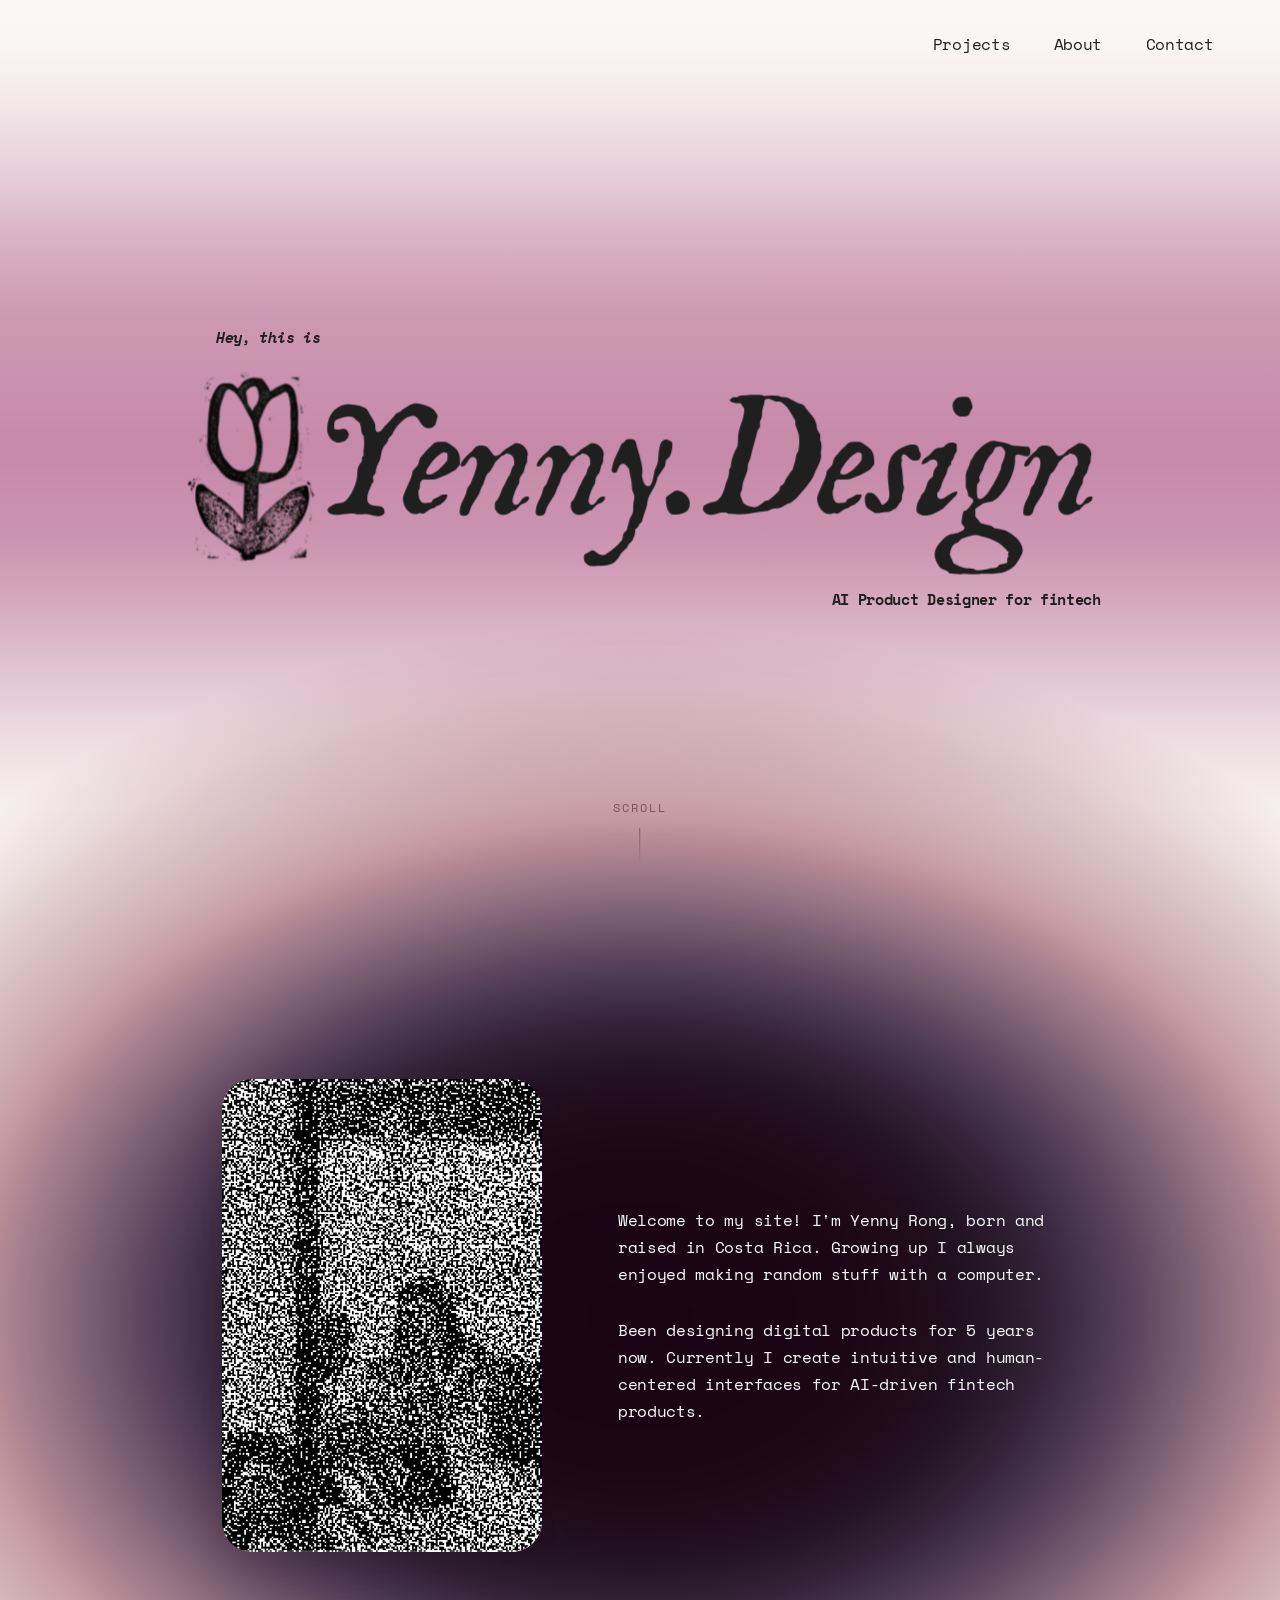
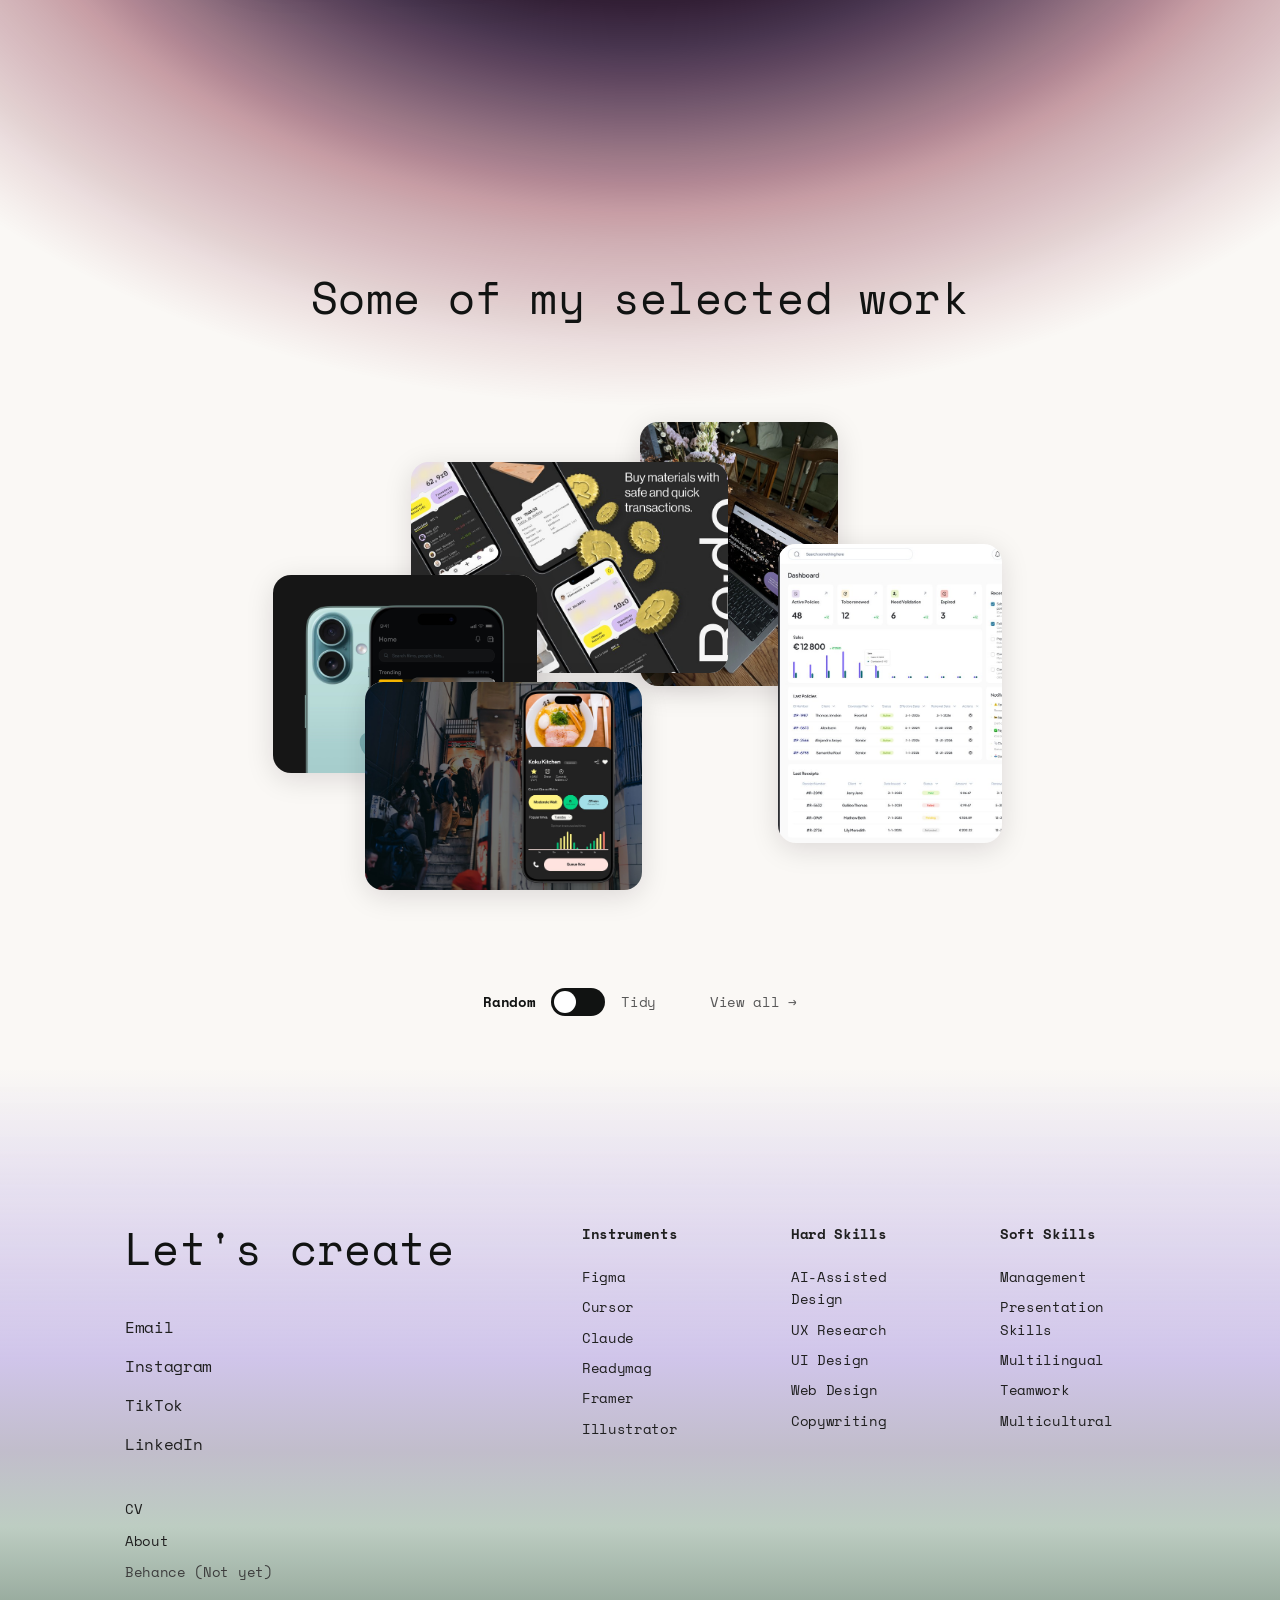
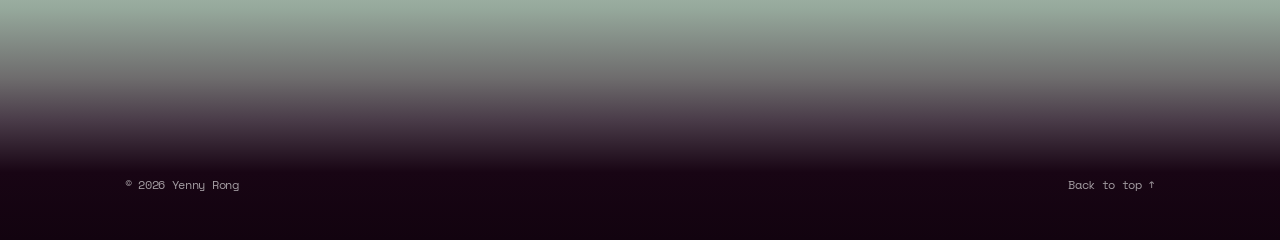
==== index.html @ 4bdf544e "Portfolio site: first commit Static site — landing, about, contact, projects and five case studies. " ====
<!DOCTYPE html>
<html lang="en">
<head>
<meta charset="UTF-8" />
<meta name="viewport" content="width=device-width, initial-scale=1, viewport-fit=cover" />
<title>Yenny.Design — AI Product Designer for Fintech</title>
<meta name="description" content="Yenny Rong — AI Product Designer for fintech. Intuitive, human-centered interfaces for AI-driven financial products." />
<meta name="theme-color" content="#faf8f5" />

<link rel="preconnect" href="https://fonts.googleapis.com" />
<link rel="preconnect" href="https://fonts.gstatic.com" crossorigin />
<link rel="icon" href="img/icon/icon-32.png" sizes="32x32" />
<link rel="apple-touch-icon" href="img/icon/apple-touch-icon.png" />
<link rel="stylesheet" href="css/style.css" />
<script>document.documentElement.classList.add('js');</script>

<style>
/* ═══════════════════════════════════════════════════════════════
   LANDING PAGE
   Sections: hero → intro → selected work → footer
   Gradients are pure CSS, sampled stop-for-stop from the Figma
   source images, and every outer stop fades to a *tinted* zero-
   alpha colour (never `transparent`) so there is no grey halo.
═══════════════════════════════════════════════════════════════ */

/* ── 1. HERO ─────────────────────────────────────────────────── */

.hero {
  position: relative;
  isolation: isolate;
  min-height: 100svh;
  display: grid;
  place-items: center;
  padding: calc(var(--header-h) + var(--space-8)) var(--gutter) var(--space-10);
  overflow: clip;
}

/* Pink band — vertical gradient, peak aligned with the wordmark */
.hero::before {
  content: '';
  position: absolute;
  inset: 0 -10%;
  z-index: -1;
  pointer-events: none;
  /* The page colour is painted *into* this layer rather than showing
     through it. `.hero` is an isolated stacking context, so a blend-mode
     child can only mix with what is painted inside it — against a
     semi-transparent gradient there is almost nothing to mix with, and the
     cursor glow came out invisible. Opaque here, identical on screen. */
  background-color: var(--color-bg);
  background-image: linear-gradient(180deg,
    rgba(var(--pink), 0)     0%,
    rgba(var(--pink), 0.02)  5%,
    rgba(var(--pink), 0.11)  10%,
    rgba(var(--pink), 0.25)  15%,
    rgba(var(--pink), 0.39)  20%,
    rgba(var(--pink), 0.58)  25%,
    rgba(var(--pink), 0.72)  30%,
    rgba(var(--pink), 0.86)  35%,
    rgba(var(--pink), 0.90)  40%,
    rgba(var(--pink), 0.95)  45%,
    rgba(var(--pink), 1)     50%,
    rgba(var(--pink), 0.95)  55%,
    rgba(var(--pink), 0.90)  60%,
    rgba(var(--pink), 0.77)  65%,
    rgba(var(--pink), 0.61)  70%,
    rgba(var(--pink), 0.46)  75%,
    rgba(var(--pink), 0.30)  80%,
    rgba(var(--pink), 0.18)  85%,
    rgba(var(--pink), 0.07)  90%,
    rgba(var(--pink), 0.02)  95%,
    rgba(var(--pink), 0)     100%
  );
}

/* The wordmark block: everything in the hero is positioned off it,
   so the three elements can never collide at any viewport size. */
.hero-mark {
  position: relative;
  width: min(72vw, 1000px);
  aspect-ratio: 1067 / 261;
  margin-block: clamp(28px, 5vh, 64px);
}

.hero-mark img { width: 100%; height: 100%; }

.hero-eyebrow,
.hero-tagline {
  position: absolute;
  font-size: clamp(12px, 1.15vw, 18px);
  line-height: 1.3;
  color: var(--color-ink);
  white-space: nowrap;
}

.hero-eyebrow {
  left: 4%;
  bottom: calc(100% + 0.5em);
  font-style: italic;
}

.hero-tagline {
  right: 0;
  top: calc(100% + 0.7em);
  font-weight: 700;
  text-align: right;
}

/* Scroll cue */
.hero-cue {
  position: absolute;
  left: 50%;
  bottom: clamp(20px, 4vh, 42px);
  translate: -50% 0;
  display: grid;
  justify-items: center;
  gap: 10px;
  font-size: var(--text-xs);
  letter-spacing: 0.16em;
  text-transform: uppercase;
  color: rgba(31, 31, 31, 0.55);
}
.hero-cue::after {
  content: '';
  width: 1px;
  height: clamp(24px, 4vh, 40px);
  background: linear-gradient(180deg, rgba(31,31,31,0.5), rgba(31,31,31,0));
  animation: cue 2.4s var(--ease-out) infinite;
  transform-origin: top;
}
@keyframes cue {
  0%, 100% { transform: scaleY(0.4); opacity: 0.3; }
  45%      { transform: scaleY(1);   opacity: 1; }
}

/* ── The wordmark that flies from hero into the header ───────── */

#flying-logo {
  position: fixed;
  top: 0;
  left: 0;
  z-index: 250;
  display: block;
  will-change: transform, width;
}
#flying-logo img { width: 100%; height: auto; }

/* With JS on, the in-flow copies only reserve space */
.js .hero-mark img,
.js .nav-logo img { visibility: hidden; }
/* Without JS, no flying logo is inserted and both copies show */
html:not(.js) #flying-logo { display: none; }

/* ── 2. INTRO ────────────────────────────────────────────────── */

.intro {
  position: relative;
  isolation: isolate;
  padding-block: var(--space-12);
  /* Deliberately NOT clipped: the glow has to bleed past the section so
     its zero-alpha rim lands in open cream instead of on a hard edge. */
}

/* Purple glow — elliptical, colour path sampled from Figma, with a
   widened dark core so the bio always clears contrast on it. */
.intro::before {
  content: '';
  position: absolute;
  left: 50%;
  top: 50%;
  translate: -50% -50%;
  width:  max(min(1900px, 152vw), 108%);
  height: max(min(1380px, 110vw), 116%);
  z-index: -1;
  pointer-events: none;
  background: radial-gradient(ellipse 50% 50% at 50% 50%,
    rgba(23, 0, 16, 0.985)  0%,
    rgba(23, 0, 16, 0.975)  22%,
    rgba(22, 0, 16, 0.955)  30%,
    rgba(18, 0, 20, 0.925)  36%,
    rgba(21, 0, 26, 0.870)  42%,
    rgba(24, 0, 34, 0.790)  48%,
    rgba(34, 0, 36, 0.710)  53%,
    rgba(46, 0, 35, 0.620)  58%,
    rgba(63, 0, 32, 0.530)  63%,
    rgba(92, 0, 31, 0.450)  68%,
    rgba(110, 0, 25, 0.365) 72%,
    rgba(108, 0, 24, 0.300) 76%,
    rgba(108, 0, 27, 0.250) 80%,
    rgba(105, 0, 24, 0.200) 84%,
    rgba(105, 0, 21, 0.150) 88%,
    rgba(112, 0, 26, 0.100) 91%,
    rgba(118, 0, 22, 0.068) 94%,
    rgba(120, 0, 28, 0.030) 97%,
    rgba(120, 0, 30, 0)     100%
  );
}

.intro-inner {
  width: 100%;
  max-width: calc(980px + var(--gutter) * 2);
  margin-inline: auto;
  padding-inline: var(--gutter);
  display: grid;
  grid-template-columns: minmax(0, 320px) minmax(0, 440px);
  gap: var(--space-9);
  align-items: center;
  justify-content: center;
}

.intro-photo {
  position: relative;
  aspect-ratio: 374 / 553;
  border-radius: var(--radius-xl);
  overflow: hidden;
  background: #1a0a18;
  box-shadow: var(--shadow-lift);
}

.intro-photo img {
  position: absolute;
  inset: 0;
  width: 100%;
  height: 100%;
  object-fit: cover;
}

/* Dithered plate sits on top and dissolves on hover to reveal the photo
   underneath. `image-rendering: pixelated` keeps the dither crisp when the
   561px source is scaled up — smoothing it would defeat the whole effect. */
.intro-photo .plate {
  z-index: 2;
  image-rendering: pixelated;
  transition: opacity 1100ms var(--ease-out);
}
.intro-photo .real {
  z-index: 1;
  transform: scale(1.02);
  transition: transform 1400ms var(--ease-out);
}
.intro-photo:hover .plate,
.intro-photo:focus-within .plate { opacity: 0; }
.intro-photo:hover .real { transform: scale(1); }

@media (prefers-reduced-motion: reduce) {
  .intro-photo .plate { transition-duration: 1ms; }
  .intro-photo .real  { transition: none; transform: none; }
}

.intro-text {
  display: flex;
  flex-direction: column;
  gap: var(--space-6);
  color: #fff;
  text-shadow: 0 1px 22px rgba(10, 0, 8, 0.55);
}
.intro-text p { font-size: var(--text-base); line-height: var(--leading-body); }

/* ── 3. SELECTED WORK ────────────────────────────────────────── */

.works { padding-block: var(--space-11) var(--space-8); }

.works-title {
  font-family: var(--font-script);
  /* Matches the footer's "Let's create" heading exactly — including the
     weight, which an <h2> would otherwise default to bold. */
  font-size: clamp(30px, 3.4vw, 54px);
  font-weight: 400;
  line-height: 1.2;
  letter-spacing: 0.01em;
  text-align: center;
  color: var(--color-ink-strong);
  padding-inline: var(--gutter);
}
.works-title .sparkle {
  display: inline-block;
  font-family: var(--font-mono);
  font-size: 0.42em;
  vertical-align: 0.5em;
  letter-spacing: 0.05em;
  white-space: nowrap;
}

.works-stage {
  position: relative;
  width: min(100% - var(--gutter) * 2, var(--container));
  margin: var(--space-9) auto 0;
}

/* ·· Random: an overlapping pile on a fixed-ratio stage, so every
      position scales proportionally at any width ·· */
.works-stage.is-random {
  aspect-ratio: 2.25;
  min-height: 320px;
}
.works-stage.is-random .work-card {
  position: absolute;
  margin: 0;
  cursor: grab;
  touch-action: none;
  user-select: none;
  -webkit-user-select: none;
  /* These are anchors wrapping images — both are natively draggable, and
     the browser's own drag-and-drop steals the gesture a few pixels in. */
  -webkit-user-drag: none;
}
.works-stage.is-random .work-card img { -webkit-user-drag: none; }
.works-stage.is-random .work-card:active { cursor: grabbing; }
/* Captions can't sit below the cards in a pile — whatever is stacked on
   top would bury them — so they become a scrim overlay revealed on hover,
   which also keeps card height exactly equal to image height. */
.works-stage.is-random .work-card-info {
  position: absolute;
  inset: auto 0 0 0;
  margin: 0;
  padding: 28px 16px 13px;
  border-radius: 0 0 var(--radius-md) var(--radius-md);
  background: linear-gradient(180deg,
    rgba(16, 3, 14, 0)    0%,
    rgba(16, 3, 14, 0.72) 45%,
    rgba(16, 3, 14, 0.92) 100%);
  opacity: 0;
  transform: translateY(8px);
  transition: opacity var(--dur-base) var(--ease-out),
              transform var(--dur-base) var(--ease-out);
  pointer-events: none;
}
.works-stage.is-random .work-card:hover  .work-card-info,
.works-stage.is-random .work-card:focus-visible .work-card-info {
  opacity: 1;
  transform: none;
}
.works-stage.is-random .work-card-label { color: rgba(255, 255, 255, 0.7); }
.works-stage.is-random .work-card-title { color: #fff; }

/* Hovering or grabbing lifts a card out of the pile */
.works-stage.is-random .work-card:hover,
.works-stage.is-random .work-card:focus-visible { z-index: 30; }

/* Widths are the previous set +15%; the stage was made proportionally
   taller (2.4 → 2.25) so nothing runs off the bottom. */
.works-stage.is-random .c1 { left: 18%; top: 34%; width: 23%;    z-index: 4; }
.works-stage.is-random .c2 { left: 30%; top: 12%; width: 27.6%;  z-index: 3; }
.works-stage.is-random .c3 { left: 50%; top: 4%;  width: 17.25%; z-index: 1; }
.works-stage.is-random .c4 { left: 26%; top: 55%; width: 24.15%; z-index: 5; }
.works-stage.is-random .c5 { left: 62%; top: 28%; width: 19.55%; z-index: 2; }

.works-stage.is-random .c1 .work-card-img { aspect-ratio: 4 / 3; }
.works-stage.is-random .c2 .work-card-img { aspect-ratio: 3 / 2; }
.works-stage.is-random .c3 .work-card-img { aspect-ratio: 3 / 4; }
.works-stage.is-random .c4 .work-card-img { aspect-ratio: 4 / 3; }
.works-stage.is-random .c5 .work-card-img { aspect-ratio: 3 / 4; }

/* ·· Tidy: an honest three-column grid ·· */
.works-stage.is-tidy {
  display: grid;
  grid-template-columns: repeat(3, minmax(0, 1fr));
  gap: var(--space-6) var(--space-5);
  aspect-ratio: auto;
  min-height: 0;
}
.works-stage.is-tidy .work-card { position: relative; width: 100%; }

/* ·· Card ·· */
.work-card {
  display: block;
  transition: transform var(--dur-base) var(--ease-out),
              opacity var(--dur-base) var(--ease-out);
}
.work-card:hover { transform: translateY(-6px); }

.work-card-img {
  position: relative;
  aspect-ratio: 4 / 3;
  border-radius: var(--radius-md);
  overflow: hidden;
  background: #ece7e2;
  box-shadow: var(--shadow-card);
  transition: box-shadow var(--dur-base) var(--ease-out);
}
.work-card:hover .work-card-img { box-shadow: var(--shadow-lift); }

.work-card-img img {
  width: 100%;
  height: 100%;
  object-fit: cover;
  transition: transform var(--dur-slow) var(--ease-out);
}
.work-card:hover .work-card-img img { transform: scale(1.05); }

.work-card-info { margin-top: var(--space-3); }

.work-card-label {
  display: block;
  font-size: var(--text-xs);
  color: var(--color-ink-soft);
  margin-bottom: 2px;
}

/* Mono, not script: the script face is a display voice and turns to mush
   below ~40px. It stays on the section heading and "Let's create". */
.work-card-title {
  display: block;
  font-size: var(--text-md);
  font-weight: 700;
  line-height: 1.3;
  color: var(--color-ink-strong);
}

/* ·· Controls ·· */
.works-footer {
  display: flex;
  flex-wrap: wrap;
  align-items: center;
  justify-content: center;
  gap: var(--space-5) var(--space-8);
  margin-top: var(--space-9);
  padding-inline: var(--gutter);
}

.works-toggle-wrap { display: flex; align-items: center; gap: var(--space-4); }

.toggle-label {
  font-size: var(--text-sm);
  color: var(--color-ink-soft);
  transition: color var(--dur-fast) var(--ease-out);
}
.toggle-label.is-active { color: var(--color-ink-strong); font-weight: 700; }

.toggle-btn {
  width: 54px;
  height: 28px;
  border-radius: 999px;
  background: var(--color-ink-strong);
  position: relative;
  flex-shrink: 0;
}
.toggle-knob {
  position: absolute;
  top: 3px;
  left: 3px;
  width: 22px;
  height: 22px;
  border-radius: 50%;
  background: #fff;
  transition: transform var(--dur-base) var(--ease-out);
}
.toggle-btn[aria-checked="true"] .toggle-knob { transform: translateX(26px); }

.works-view-all {
  font-size: var(--text-sm);
  color: var(--color-ink-soft);
  transition: color var(--dur-fast) var(--ease-out);
}
.works-view-all:hover { color: var(--color-ink-strong); }
.works-view-all span {
  display: inline-block;
  transition: transform var(--dur-base) var(--ease-out);
}
.works-view-all:hover span { transform: translateX(5px); }

/* ── 4. RESPONSIVE ───────────────────────────────────────────── */

@media (max-width: 1100px) {
  .works-stage.is-random { aspect-ratio: 2.1; }
}

@media (max-width: 900px) {
  .intro-inner {
    grid-template-columns: minmax(0, 420px);
    justify-items: center;
    text-align: center;
    gap: var(--space-8);
  }
  .intro-photo { width: min(300px, 72vw); aspect-ratio: 374 / 553; }
  .intro-text  { align-items: center; }
  .works-stage.is-tidy { grid-template-columns: repeat(2, minmax(0, 1fr)); }
}

/* Below the nav breakpoint there isn't room to scatter cards without the
   captions running into each other — fall back to an honest grid. */
@media (max-width: 860px) {
  .works-stage.is-random {
    display: grid;
    grid-template-columns: repeat(2, minmax(0, 1fr));
    gap: var(--space-6) var(--space-4);
    aspect-ratio: auto;
    min-height: 0;
  }
  .works-stage.is-random .work-card {
    position: relative;
    left: auto; top: auto;
    width: 100%;
    cursor: pointer;
  }
  /* No hover on touch — captions go back into the flow, always visible */
  .works-stage.is-random .work-card-info {
    position: relative;
    inset: auto;
    opacity: 1;
    transform: none;
    background: none;
    padding: 0;
    margin-top: var(--space-3);
    pointer-events: auto;
  }
  .works-stage.is-random .work-card-label { color: var(--color-ink-soft); }
  .works-stage.is-random .work-card-title { color: var(--color-ink-strong); }
  .works-stage.is-random .work-card .work-card-img { aspect-ratio: 4 / 3; }
  .works-toggle-wrap { display: none; }
  .works-footer { justify-content: center; }
}

@media (max-width: 700px) {
  .hero-mark { width: 86vw; }
  .hero-eyebrow, .hero-tagline { font-size: 11px; }
  .hero-tagline { white-space: normal; max-width: 62%; }
  .hero-cue { display: none; }
}

@media (max-width: 460px) {
  .works-stage.is-random,
  .works-stage.is-tidy { grid-template-columns: minmax(0, 1fr); }
}
</style>
</head>

<body>

<a class="skip-link" href="#main">Skip to content</a>

<!-- ══════════ HEADER ══════════ -->
<div class="nav-sticky-wrap nav-sticky-wrap--ghost" id="header">
  <nav class="nav" aria-label="Main">
    <a href="index.html" class="nav-logo" id="nav-logo" aria-label="Yenny.Design — home">
      <img src="img/logo.svg" alt="Yenny.Design" width="1067" height="261" />
    </a>
    <ul class="nav-links">
      <li><a href="projects.html">Projects</a></li>
      <li><a href="about.html">About</a></li>
      <li><a href="contact.html">Contact</a></li>
    </ul>
    <button class="nav-burger" id="nav-burger" aria-label="Open menu" aria-expanded="false" aria-controls="nav-overlay">
      <span></span><span></span><span></span>
    </button>
  </nav>
</div>

<div class="nav-overlay" id="nav-overlay">
  <a href="projects.html">Projects</a>
  <a href="about.html">About</a>
  <a href="contact.html">Contact</a>
</div>

<main id="main">

  <!-- ══════════ HERO ══════════ -->
  <section class="hero" aria-labelledby="hero-title">
    <h1 class="hero-mark" id="hero-title">
      <span class="hero-eyebrow">Hey, this is</span>
      <img src="img/logo.svg" alt="Yenny.Design" width="1067" height="261" />
      <span class="hero-tagline">AI Product Designer for fintech</span>
    </h1>
    <span class="hero-cue" aria-hidden="true">Scroll</span>
  </section>

  <!-- ══════════ INTRO ══════════ -->
  <section class="intro" aria-label="About Yenny">
    <div class="intro-inner">
      <figure class="intro-photo" data-reveal="left" tabindex="0">
        <img class="real"  src="img/thumbs/about.jpg" alt="Yenny Rong" loading="lazy" />
        <img class="plate" src="img/thumbs/about-pixel.png" alt="" aria-hidden="true" loading="lazy" />
      </figure>
      <div class="intro-text" data-reveal="right">
        <p>Welcome to my site! I'm Yenny Rong, born and raised in Costa Rica. Growing up I always enjoyed making random stuff with a computer.</p>
        <p>Been designing digital products for 5 years now. Currently I create intuitive and human-centered interfaces for AI-driven fintech products.</p>
      </div>
    </div>
  </section>

  <!-- ══════════ SELECTED WORK ══════════ -->
  <section class="works" aria-labelledby="works-title">

    <h2 class="works-title" id="works-title" data-reveal>
      Some of my selected work
    </h2>

    <div class="works-stage is-random" id="works-stage">

      <a class="work-card c1" href="work-letterboxd.html" data-reveal data-delay="1">
        <div class="work-card-img"><img src="img/thumbs/letterboxd.jpg" alt="Letterboxd App Case Study" loading="lazy" /></div>
        <div class="work-card-info">
          <span class="work-card-label">UX/UI · Personal · 2025</span>
          <span class="work-card-title">Letterboxd App Case Study</span>
        </div>
      </a>

      <a class="work-card c2" href="work-redo.html" data-reveal data-delay="2">
        <div class="work-card-img"><img src="img/thumbs/redo.jpg" alt="Re·do" loading="lazy" /></div>
        <div class="work-card-info">
          <span class="work-card-label">Mobile App · 2024</span>
          <span class="work-card-title">Re·do</span>
        </div>
      </a>

      <a class="work-card c3" href="work-curiosoil.html" data-reveal data-delay="3">
        <div class="work-card-img"><img src="img/thumbs/curiosoil.jpg" alt="Curiosoil" loading="lazy" /></div>
        <div class="work-card-info">
          <span class="work-card-label">Web Design · 2024</span>
          <span class="work-card-title">Curiosoil</span>
        </div>
      </a>

      <a class="work-card c4" href="work-qapp.html" data-reveal data-delay="4">
        <div class="work-card-img"><img src="img/thumbs/qapp.jpg" alt="Q App" loading="lazy" /></div>
        <div class="work-card-info">
          <span class="work-card-label">Mobile App · 2025</span>
          <span class="work-card-title">Q App</span>
        </div>
      </a>

      <a class="work-card c5" href="work-insights.html" data-reveal data-delay="5">
        <div class="work-card-img"><img src="img/thumbs/insights.jpg" alt="Insights." loading="lazy" /></div>
        <div class="work-card-info">
          <span class="work-card-label">Web App · 2025</span>
          <span class="work-card-title">Insights.</span>
        </div>
      </a>

    </div>

    <div class="works-footer" data-reveal>
      <div class="works-toggle-wrap">
        <span class="toggle-label is-active" id="label-random">Random</span>
        <button class="toggle-btn" id="layout-toggle" role="switch" aria-checked="false"
                aria-label="Switch between scattered and grid layout">
          <span class="toggle-knob"></span>
        </button>
        <span class="toggle-label" id="label-tidy">Tidy</span>
      </div>
      <a href="projects.html" class="works-view-all">View all <span>&rarr;</span></a>
    </div>

  </section>
</main>

<!-- ══════════ FOOTER ══════════ -->
<footer class="footer">
  <div class="footer-bg" aria-hidden="true"></div>
  <div class="footer-inner">

    <div class="footer-col-left" data-reveal>
      <p class="footer-heading">Let's create</p>
      <div class="footer-contact">
        <a href="mailto:rong.yenny@gmail.com">Email</a>
        <a href="https://instagram.com/yennyrong" target="_blank" rel="noopener">Instagram</a>
        <a href="https://www.tiktok.com/@yennyrong" target="_blank" rel="noopener">TikTok</a>
        <a href="https://www.linkedin.com/in/yennyrong" target="_blank" rel="noopener">LinkedIn</a>
      </div>
      <div class="footer-links-list">
        <a href="files/Yenny-CV-ENGLISH.pdf" target="_blank" rel="noopener">CV</a>
        <a href="about.html">About</a>
        <span>Behance (Not yet)</span>
      </div>
    </div>

    <div class="footer-skills">
      <div class="footer-skill-col" data-reveal data-delay="1">
        <h4>Instruments</h4>
        <ul>
          <li>Figma</li><li>Cursor</li><li>Claude</li>
          <li>Readymag</li><li>Framer</li><li>Illustrator</li>
        </ul>
      </div>
      <div class="footer-skill-col" data-reveal data-delay="2">
        <h4>Hard Skills</h4>
        <ul>
          <li>AI-Assisted Design</li><li>UX Research</li>
          <li>UI Design</li><li>Web Design</li><li>Copywriting</li>
        </ul>
      </div>
      <div class="footer-skill-col" data-reveal data-delay="3">
        <h4>Soft Skills</h4>
        <ul>
          <li>Management</li><li>Presentation Skills</li>
          <li>Multilingual</li><li>Teamwork</li><li>Multicultural</li>
        </ul>
      </div>
    </div>

  </div>

  <div class="footer-base">
    <span>© 2026 Yenny Rong</span>
    <a href="#main">Back to top ↑</a>
  </div>
</footer>

<script>
(function () {
  'use strict';
  var reduce = window.matchMedia('(prefers-reduced-motion: reduce)').matches;

  /* ────────────────────────────────────────────────────────────
     1. Wordmark flight: hero → header
     Both endpoints are read from real elements, so the animation
     stays correct at every breakpoint with nothing hard-coded.
  ──────────────────────────────────────────────────────────── */
  var heroMark = document.querySelector('.hero-mark');
  var navLogo  = document.getElementById('nav-logo');
  var header   = document.getElementById('header');

  if (heroMark && navLogo) {
    var flyer = document.createElement('a');
    flyer.id = 'flying-logo';
    flyer.href = 'index.html';
    flyer.setAttribute('aria-hidden', 'true');
    flyer.setAttribute('tabindex', '-1');
    flyer.innerHTML = '<img src="img/logo.svg" alt="" width="1067" height="261" />';
    document.body.appendChild(flyer);

    var from = null, to = null, travel = 1;

    function measure() {
      var h = heroMark.getBoundingClientRect();
      var n = navLogo.getBoundingClientRect();
      var y = window.scrollY || window.pageYOffset;
      from = { x: h.left, y: h.top + y, w: h.width };
      /* `from` is document-space (the hero scrolls away); `to` is
         viewport-space (the header is fixed, so it never moves). */
      to   = { x: n.left, y: n.top,     w: n.width };
      travel = Math.max(1, window.innerHeight * 0.62);
    }

    function ease(t) { return t < 0.5 ? 2 * t * t : 1 - Math.pow(-2 * t + 2, 2) / 2; }
    function mix(a, b, t) { return a + (b - a) * t; }

    function frame() {
      if (!from) return;
      var y = window.scrollY || window.pageYOffset;
      var p = Math.min(Math.max(y / travel, 0), 1);
      var e = reduce ? (p > 0.02 ? 1 : 0) : ease(p);

      flyer.style.width = mix(from.w, to.w, e) + 'px';
      flyer.style.transform =
        'translate3d(' + mix(from.x, to.x, e) + 'px,' +
                         mix(from.y - y, to.y, e) + 'px,0)';

      heroMark.style.setProperty('--fade', String(Math.max(1 - p * 2.4, 0)));
      header.classList.toggle('is-stuck', p > 0.9);
      ticking = false;
    }

    var ticking = false;
    function onScroll() {
      if (!ticking) { ticking = true; requestAnimationFrame(frame); }
    }

    measure(); frame();
    window.addEventListener('scroll', onScroll, { passive: true });
    window.addEventListener('resize', function () { measure(); frame(); });
    if (document.fonts && document.fonts.ready) {
      document.fonts.ready.then(function () { measure(); frame(); });
    }
    window.addEventListener('load', function () { measure(); frame(); });
  }

  /* Fade the hero's eyebrow + tagline with the same scroll progress */
  var style = document.createElement('style');
  style.textContent =
    '.hero-eyebrow,.hero-tagline{opacity:var(--fade,1);transition:opacity 200ms linear}';
  document.head.appendChild(style);

  /* ────────────────────────────────────────────────────────────
     2. Mobile menu
  ──────────────────────────────────────────────────────────── */
  var burger  = document.getElementById('nav-burger');
  var overlay = document.getElementById('nav-overlay');
  if (burger && overlay) {
    function setMenu(open) {
      burger.classList.toggle('is-open', open);
      overlay.classList.toggle('is-open', open);
      burger.setAttribute('aria-expanded', String(open));
      burger.setAttribute('aria-label', open ? 'Close menu' : 'Open menu');
      document.body.classList.toggle('nav-open', open);
    }
    burger.addEventListener('click', function () {
      setMenu(!overlay.classList.contains('is-open'));
    });
    overlay.addEventListener('click', function (e) {
      if (e.target.tagName === 'A') setMenu(false);
    });
    document.addEventListener('keydown', function (e) {
      if (e.key === 'Escape') setMenu(false);
    });
  }

  /* ────────────────────────────────────────────────────────────
     3. Work cards: Random ↔ Tidy, plus drag in Random mode
  ──────────────────────────────────────────────────────────── */
  var stage  = document.getElementById('works-stage');
  var toggle = document.getElementById('layout-toggle');

  if (stage && toggle) {
    var lblRandom = document.getElementById('label-random');
    var lblTidy   = document.getElementById('label-tidy');

    toggle.addEventListener('click', function () {
      var goTidy = stage.classList.contains('is-random');
      var cards  = stage.querySelectorAll('.work-card');

      cards.forEach(function (c) { c.style.opacity = '0'; });

      setTimeout(function () {
        cards.forEach(function (c) {
          c.style.left = ''; c.style.top = ''; c.style.zIndex = '';
          c.style.transition = ''; c.style.opacity = '';
        });
        stage.classList.toggle('is-random', !goTidy);
        stage.classList.toggle('is-tidy',    goTidy);
        toggle.setAttribute('aria-checked', String(goTidy));
        lblRandom.classList.toggle('is-active', !goTidy);
        lblTidy.classList.toggle('is-active',    goTidy);
      }, 200);
    });

    /* Pointer drag — works for mouse, pen and touch alike */
    var topZ = 10;
    stage.querySelectorAll('.work-card').forEach(function (card) {
      var dragging = false, moved = false;
      var sx = 0, sy = 0, ox = 0, oy = 0;

      // Belt and braces with the CSS above: kill the native drag outright.
      card.addEventListener('dragstart', function (e) { e.preventDefault(); });

      card.addEventListener('pointerdown', function (e) {
        if (!stage.classList.contains('is-random')) return;
        if (window.matchMedia('(max-width: 860px)').matches) return;
        if (e.button !== undefined && e.button !== 0) return;
        e.preventDefault();   // stops the browser starting its own drag

        var sr = stage.getBoundingClientRect();
        var cr = card.getBoundingClientRect();
        ox = cr.left - sr.left;
        oy = cr.top  - sr.top;
        sx = e.clientX; sy = e.clientY;
        dragging = true; moved = false;

        card.style.left = ox + 'px';
        card.style.top  = oy + 'px';
        card.style.zIndex = String(++topZ);
        card.style.transition = 'none';
        card.setPointerCapture(e.pointerId);
      });

      card.addEventListener('pointermove', function (e) {
        if (!dragging) return;
        var dx = e.clientX - sx, dy = e.clientY - sy;
        if (Math.abs(dx) + Math.abs(dy) > 4) moved = true;
        card.style.left = (ox + dx) + 'px';
        card.style.top  = (oy + dy) + 'px';
      });

      function end() {
        if (!dragging) return;
        dragging = false;
        card.style.transition = '';
      }
      card.addEventListener('pointerup', end);
      card.addEventListener('pointercancel', end);

      card.addEventListener('click', function (e) {
        if (moved) { e.preventDefault(); moved = false; }
      });
    });
  }

  /* ────────────────────────────────────────────────────────────
     4. Scroll reveal
  ──────────────────────────────────────────────────────────── */
  var targets = document.querySelectorAll('[data-reveal]');
  if (!('IntersectionObserver' in window) || reduce) {
    targets.forEach(function (el) { el.classList.add('is-visible'); });
  } else {
    var io = new IntersectionObserver(function (entries) {
      entries.forEach(function (entry) {
        if (entry.isIntersecting) {
          entry.target.classList.add('is-visible');
          io.unobserve(entry.target);
        }
      });
    }, { threshold: 0.12, rootMargin: '0px 0px -8% 0px' });
    targets.forEach(function (el) { io.observe(el); });
  }
})();
</script>

<!-- Halftone cursor field on the footer -->
<script src="js/trail.js"></script>

</body>
</html>
---- css/style.css ----
@import url('https://fonts.googleapis.com/css2?family=Geist+Pixel&family=Space+Mono:ital,wght@0,400;0,700;1,400;1,700&display=swap');

/* ════════════════════════════════════════════════════════════
   YENNY.DESIGN — GLOBAL SYSTEM
   Tokens → reset → layout primitives → nav → footer → utils
   Page-specific rules live in each page's own <style> block.
════════════════════════════════════════════════════════════ */

:root {

  /* ── Colour ─────────────────────────────────────────── */
  --color-bg:          #faf8f5;
  --color-ink:         #1f1f1f;
  --color-ink-strong:  #111312;
  --color-ink-soft:    #585858;
  --color-line:        rgba(31, 31, 31, 0.12);
  --color-white:       #ffffff;

  /* Gradient anchors sampled from the Figma source images */
  --pink:              198, 137, 168;   /* hero band peak      */
  --plum:              23,  0,   16;    /* purple glow core    */
  --plum-halo:         120, 0,   30;    /* purple glow falloff */

  /* ── Type ───────────────────────────────────────────── */
  --font-mono:   'Space Mono', Menlo, Monaco, 'Courier New', monospace;
  /* Display face. Geist Pixel is a bitmap-style face: it carries a much larger
     x-height than the script it replaced, so every rule using it is sized
     roughly 30% smaller and given positive tracking + looser leading. */
  --font-script: 'Geist Pixel', 'Space Mono', ui-monospace, SFMono-Regular, monospace;

  /* Fluid type scale — every step clamps between 360px and 1512px */
  --text-xs:   clamp(11px, 0.20vw + 10px, 12px);
  --text-sm:   clamp(12px, 0.35vw + 11px, 14px);
  --text-base: clamp(13px, 0.35vw + 12px, 16px);
  --text-md:   clamp(15px, 0.45vw + 13px, 18px);
  --text-lg:   clamp(18px, 0.70vw + 15px, 24px);
  --text-xl:   clamp(22px, 1.20vw + 17px, 32px);
  --text-2xl:  clamp(28px, 2.00vw + 20px, 46px);
  --text-3xl:  clamp(34px, 3.10vw + 22px, 64px);
  --text-4xl:  clamp(44px, 4.60vw + 26px, 88px);

  --leading-tight: 1.15;
  --leading-snug:  1.4;
  --leading-body:  1.7;

  /* ── Space scale (fluid, 8pt-derived) ───────────────── */
  --space-1:  4px;
  --space-2:  8px;
  --space-3:  12px;
  --space-4:  16px;
  --space-5:  clamp(18px, 1.6vw, 24px);
  --space-6:  clamp(24px, 2.2vw, 32px);
  --space-7:  clamp(30px, 3.0vw, 44px);
  --space-8:  clamp(38px, 4.2vw, 64px);
  --space-9:  clamp(48px, 6.0vw, 88px);
  --space-10: clamp(64px, 8.5vw, 128px);
  --space-11: clamp(80px, 11vw, 168px);
  --space-12: clamp(96px, 14vw, 216px);

  /* ── Layout ─────────────────────────────────────────── */
  --gutter:      clamp(20px, 5.2vw, 104px);
  --measure:     62ch;              /* max readable line length */
  --container:   1304px;            /* Figma content width      */
  --container-narrow: 1030px;

  --header-h:    clamp(64px, 7vw, 92px);
  --nav-gap:     clamp(20px, 3.4vw, 64px);
  --logo-h:      clamp(26px, 2.6vw, 40px);

  /* ── Shape & motion ─────────────────────────────────── */
  --radius-sm:   10px;
  --radius-md:   18px;
  --radius-lg:   28px;
  --radius-xl:   clamp(20px, 2.4vw, 40px);

  --shadow-card: 0 6px 28px rgba(24, 5, 20, 0.13);
  --shadow-lift: 0 18px 54px rgba(24, 5, 20, 0.24);

  --ease-out:  cubic-bezier(0.22, 1, 0.36, 1);
  --dur-fast:  180ms;
  --dur-base:  320ms;
  --dur-slow:  680ms;

  /* ── Footer gradient (sampled from Figma) ───────────── */
  --footer-gradient: linear-gradient(180deg,
    rgba(208, 197, 234, 0)    0%,
    rgba(208, 197, 234, 0.40) 12.5%,
    rgba(208, 197, 234, 0.70) 25%,
    rgb(208, 197, 234)        37.5%,
    rgb(193, 189, 203)        49.5%,
    rgb(189, 205, 194)        59.3%,
    rgb(150, 169, 156)        69.9%,
    rgb(110, 108, 109)        79.0%,
    rgb(74,  60,  73)         84.4%,
    rgb(24,  5,   20)         91.2%,
    rgb(18,  3,   15)         100%
  );

  /* ── Aliases kept so the other pages keep working ───── */
  --color-text:        var(--color-ink);
  --color-text-dark:   var(--color-ink);
  --color-text-muted:  var(--color-ink-soft);
  --color-black:       #000;
  --font-display:      'IM Fell English', Georgia, serif;

  --hero-glow-center:  rgba(var(--pink), 0.65);
  --hero-glow-mid:     rgba(var(--pink), 0.40);
  --hero-glow-edge:    rgba(var(--pink), 0);
  --intro-blob-core:   rgba(var(--plum), 0.85);
  --intro-blob-mid:    rgba(var(--plum), 0.60);

  --bg:          var(--color-bg);
  --text:        var(--color-ink);
  --text-dark:   var(--color-ink);
  --text-muted:  var(--color-ink-soft);
  --pad-h:       var(--gutter);
  --nav-pad-top: clamp(18px, 2.2vw, 30px);
  --radius-card: var(--radius-xl);
  --radius-photo:var(--radius-xl);
  --section-gap: var(--space-10);
}

/* ════════════════════════════════════════════════════════════
   RESET
════════════════════════════════════════════════════════════ */

*, *::before, *::after { box-sizing: border-box; }

* { margin: 0; padding: 0; }

html {
  -webkit-text-size-adjust: 100%;
  -webkit-font-smoothing: antialiased;
  -moz-osx-font-smoothing: grayscale;
  scroll-behavior: smooth;
  background: var(--color-bg);
  overflow-x: clip;          /* full-bleed glows never cause sideways scroll */
}

body {
  background: var(--color-bg);
  color: var(--color-ink);
  font-family: var(--font-mono);
  font-size: var(--text-base);
  line-height: var(--leading-body);
  letter-spacing: -0.02em;
  overflow-x: clip;          /* never allow sideways scroll */
  min-height: 100%;
}

img, svg, video { display: block; max-width: 100%; height: auto; }
a   { color: inherit; text-decoration: none; }
ul, ol { list-style: none; }
button { font: inherit; color: inherit; background: none; border: 0; cursor: pointer; }

:focus-visible {
  outline: 2px solid var(--color-ink);
  outline-offset: 3px;
  border-radius: 4px;
}

::selection { background: rgba(var(--pink), 0.35); }

@media (prefers-reduced-motion: reduce) {
  html { scroll-behavior: auto; }
  *, *::before, *::after {
    animation-duration: 0.01ms !important;
    animation-iteration-count: 1 !important;
    transition-duration: 0.01ms !important;
  }
}

/* ════════════════════════════════════════════════════════════
   LAYOUT PRIMITIVES
════════════════════════════════════════════════════════════ */

.container {
  width: 100%;
  max-width: calc(var(--container) + var(--gutter) * 2);
  margin-inline: auto;
  padding-inline: var(--gutter);
}

.container--narrow { max-width: calc(var(--container-narrow) + var(--gutter) * 2); }

.section { padding-block: var(--space-11); }
.section--tight { padding-block: var(--space-9); }
.section--loose { padding-block: var(--space-12); }

.stack > * + * { margin-top: var(--flow, var(--space-5)); }

.skip-link {
  position: absolute;
  left: var(--gutter);
  top: 8px;
  z-index: 999;
  padding: 10px 16px;
  background: var(--color-ink);
  color: var(--color-bg);
  border-radius: var(--radius-sm);
  transform: translateY(-200%);
  transition: transform var(--dur-fast) var(--ease-out);
}
.skip-link:focus-visible { transform: none; }

/* ════════════════════════════════════════════════════════════
   TYPE HELPERS
════════════════════════════════════════════════════════════ */

.script {
  font-family: var(--font-script);
  font-weight: 400;
  line-height: 1.35;
  letter-spacing: 0.01em;
}

.eyebrow {
  font-size: var(--text-sm);
  letter-spacing: 0.02em;
  color: var(--color-ink-soft);
}

.prose { max-width: var(--measure); line-height: var(--leading-body); }

/* ════════════════════════════════════════════════════════════
   NAVIGATION  (shared by every page)
════════════════════════════════════════════════════════════ */

.nav-sticky-wrap {
  position: fixed;
  inset: 0 0 auto 0;
  z-index: 200;
  background: color-mix(in srgb, var(--color-bg) 82%, transparent);
  -webkit-backdrop-filter: saturate(150%) blur(16px);
  backdrop-filter: saturate(150%) blur(16px);
  border-bottom: 1px solid var(--color-line);
  transition: background var(--dur-base) var(--ease-out),
              border-color var(--dur-base) var(--ease-out);
}

/* Landing page uses a transparent, borderless header until scrolled */
.nav-sticky-wrap--ghost {
  background: transparent;
  -webkit-backdrop-filter: none;
  backdrop-filter: none;
  border-bottom-color: transparent;
}
.nav-sticky-wrap--ghost.is-stuck {
  background: color-mix(in srgb, var(--color-bg) 82%, transparent);
  -webkit-backdrop-filter: saturate(150%) blur(16px);
  backdrop-filter: saturate(150%) blur(16px);
  border-bottom-color: var(--color-line);
}

.nav {
  display: flex;
  align-items: center;
  justify-content: space-between;
  gap: var(--space-6);
  width: 100%;
  max-width: calc(var(--container) + var(--gutter) * 2);
  margin-inline: auto;
  padding: 0 var(--gutter);
  min-height: var(--header-h);
}

.nav-logo { display: flex; align-items: center; flex-shrink: 0; }
.nav-logo img { height: var(--logo-h); width: auto; }

.nav-links {
  display: flex;
  align-items: center;
  gap: var(--nav-gap);
}

.nav-links a {
  position: relative;
  font-size: var(--text-base);
  line-height: 1.3;
  padding-block: 4px;
  transition: opacity var(--dur-fast) var(--ease-out);
}

.nav-links a::after {
  content: '';
  position: absolute;
  left: 0;
  bottom: 0;
  width: 100%;
  height: 1px;
  background: currentColor;
  transform: scaleX(0);
  transform-origin: right;
  transition: transform var(--dur-base) var(--ease-out);
}
.nav-links a:hover::after,
.nav-links a[aria-current="page"]::after {
  transform: scaleX(1);
  transform-origin: left;
}

/* ── Burger ── */
.nav-burger {
  display: none;
  flex-direction: column;
  justify-content: center;
  gap: 5px;
  width: 40px;
  height: 40px;
  padding: 6px;
  margin-right: -6px;
  position: relative;
  z-index: 400;
}
.nav-burger span {
  display: block;
  width: 24px;
  height: 2px;
  border-radius: 2px;
  background: var(--color-ink);
  transition: transform var(--dur-base) var(--ease-out),
              opacity var(--dur-fast) var(--ease-out);
}
.nav-burger.is-open span:nth-child(1) { transform: translateY(7px) rotate(45deg); }
.nav-burger.is-open span:nth-child(2) { opacity: 0; }
.nav-burger.is-open span:nth-child(3) { transform: translateY(-7px) rotate(-45deg); }

/* ── Full-screen menu ── */
.nav-overlay {
  position: fixed;
  inset: 0;
  z-index: 300;
  display: flex;
  flex-direction: column;
  align-items: center;
  justify-content: center;
  gap: var(--space-7);
  background: color-mix(in srgb, var(--color-bg) 97%, transparent);
  -webkit-backdrop-filter: blur(20px);
  backdrop-filter: blur(20px);
  opacity: 0;
  pointer-events: none;
  transition: opacity var(--dur-base) var(--ease-out);
}
.nav-overlay.is-open { opacity: 1; pointer-events: auto; }

.nav-overlay a {
  font-family: var(--font-script);
  font-size: clamp(26px, 6.5vw, 48px);
  line-height: 1.2;
  letter-spacing: 0.01em;
  opacity: 0;
  transform: translateY(16px);
  transition: opacity var(--dur-base) var(--ease-out),
              transform var(--dur-base) var(--ease-out);
}
.nav-overlay.is-open a { opacity: 1; transform: none; }
.nav-overlay.is-open a:nth-child(1) { transition-delay: 60ms; }
.nav-overlay.is-open a:nth-child(2) { transition-delay: 120ms; }
.nav-overlay.is-open a:nth-child(3) { transition-delay: 180ms; }
.nav-overlay a:hover { opacity: 0.5; }

body.nav-open { overflow: hidden; }

@media (max-width: 860px) {
  .nav-links  { display: none; }
  .nav-burger { display: flex; }
}

/* ════════════════════════════════════════════════════════════
   FOOTER  (shared by every page)
════════════════════════════════════════════════════════════ */

.footer {
  position: relative;
  isolation: isolate;
  overflow: hidden;
  /* No margin-top: the gradient's own transparent head is the breathing room. */
  display: grid;
  align-content: center;
  min-height: clamp(540px, 58vw, 980px);
  /* Content sits a touch above centre, inside the pale part of the ramp —
     below that the gradient darkens and dark-on-dark text stops working. */
  padding-block: clamp(96px, 12vw, 210px) clamp(150px, 20vw, 320px);
}

.footer-bg {
  position: absolute;
  inset: 0;
  z-index: -1;
  background: var(--footer-gradient);
}

.footer-inner {
  width: 100%;
  max-width: calc(var(--container-narrow) + var(--gutter) * 2);
  margin-inline: auto;
  padding-inline: var(--gutter);
  display: grid;
  grid-template-columns: minmax(260px, 380px) 1fr;
  gap: var(--space-9) var(--space-9);
  align-items: start;
}

.footer-col-left {
  display: flex;
  flex-direction: column;
  gap: var(--space-7);
}

.footer-heading {
  font-family: var(--font-script);
  font-size: clamp(30px, 3.4vw, 54px);
  line-height: 1.2;
  letter-spacing: 0.01em;
  color: var(--color-ink-strong);
  text-wrap: balance;
}

.footer-contact,
.footer-links-list {
  display: flex;
  flex-direction: column;
  gap: var(--space-3);
  font-size: var(--text-base);
  color: var(--color-ink);
}

.footer-contact-row {
  display: grid;
  grid-template-columns: 5.5em 1fr;
  gap: var(--space-4);
  align-items: baseline;
}
/* Deliberately darker than --color-ink-soft: the footer sits on a mid-tone
   gradient where #585858 drops below 3:1. */
.footer-contact-row > span { color: #333; }

.footer-contact a,
.footer-links-list a {
  position: relative;
  transition: opacity var(--dur-fast) var(--ease-out);
  text-underline-offset: 4px;
}
.footer-contact a:hover,
.footer-links-list a:hover { opacity: 0.55; text-decoration: underline; }

.footer-links-list { font-size: var(--text-sm); gap: var(--space-2); }
.footer-links-list span { color: #3d3d3d; }

.footer-skills {
  display: grid;
  grid-template-columns: repeat(3, minmax(0, 1fr));
  gap: var(--space-8);
}

.footer-skill-col { display: flex; flex-direction: column; gap: var(--space-5); }

.footer-skill-col h4 {
  font-size: var(--text-sm);
  font-weight: 700;
  line-height: 1.6;
  color: var(--color-ink);
}

.footer-skill-col ul {
  display: flex;
  flex-direction: column;
  gap: var(--space-2);
  font-size: var(--text-sm);
  line-height: 1.6;
  color: var(--color-ink);
}

/* Baseline bar — gives the dark tail of the gradient something to hold */
.footer-base {
  position: absolute;
  left: 0;
  right: 0;
  bottom: 0;
  z-index: 1;
  width: 100%;
  max-width: calc(var(--container-narrow) + var(--gutter) * 2);
  margin-inline: auto;
  padding: 0 var(--gutter) clamp(24px, 3.5vw, 52px);
  display: flex;
  flex-wrap: wrap;
  align-items: center;
  justify-content: space-between;
  gap: var(--space-3) var(--space-6);
  font-size: var(--text-xs);
  color: rgba(255, 255, 255, 0.6);
}
.footer-base a { transition: color var(--dur-fast) var(--ease-out); }
.footer-base a:hover { color: #fff; }

@media (max-width: 900px) {
  .footer-inner { grid-template-columns: 1fr; gap: var(--space-8); }
}

@media (max-width: 560px) {
  .footer {
    min-height: 0;
    padding-block: clamp(96px, 26vw, 160px) var(--space-9);
  }
  .footer-skills { grid-template-columns: repeat(2, minmax(0, 1fr)); gap: var(--space-6); }
}

/* ════════════════════════════════════════════════════════════
   SCROLL REVEAL  (shared)
════════════════════════════════════════════════════════════ */

[data-reveal] {
  opacity: 0;
  transform: translateY(26px);
  transition: opacity var(--dur-slow) var(--ease-out),
              transform var(--dur-slow) var(--ease-out);
  will-change: opacity, transform;
}
[data-reveal="left"]  { transform: translateX(-28px); }
[data-reveal="right"] { transform: translateX(28px); }
[data-reveal="scale"] { transform: scale(0.95); }

[data-reveal].is-visible { opacity: 1; transform: none; }

[data-reveal][data-delay="1"] { transition-delay: 70ms; }
[data-reveal][data-delay="2"] { transition-delay: 140ms; }
[data-reveal][data-delay="3"] { transition-delay: 210ms; }
[data-reveal][data-delay="4"] { transition-delay: 280ms; }
[data-reveal][data-delay="5"] { transition-delay: 350ms; }

@media (prefers-reduced-motion: reduce) {
  [data-reveal] { opacity: 1; transform: none; }
}
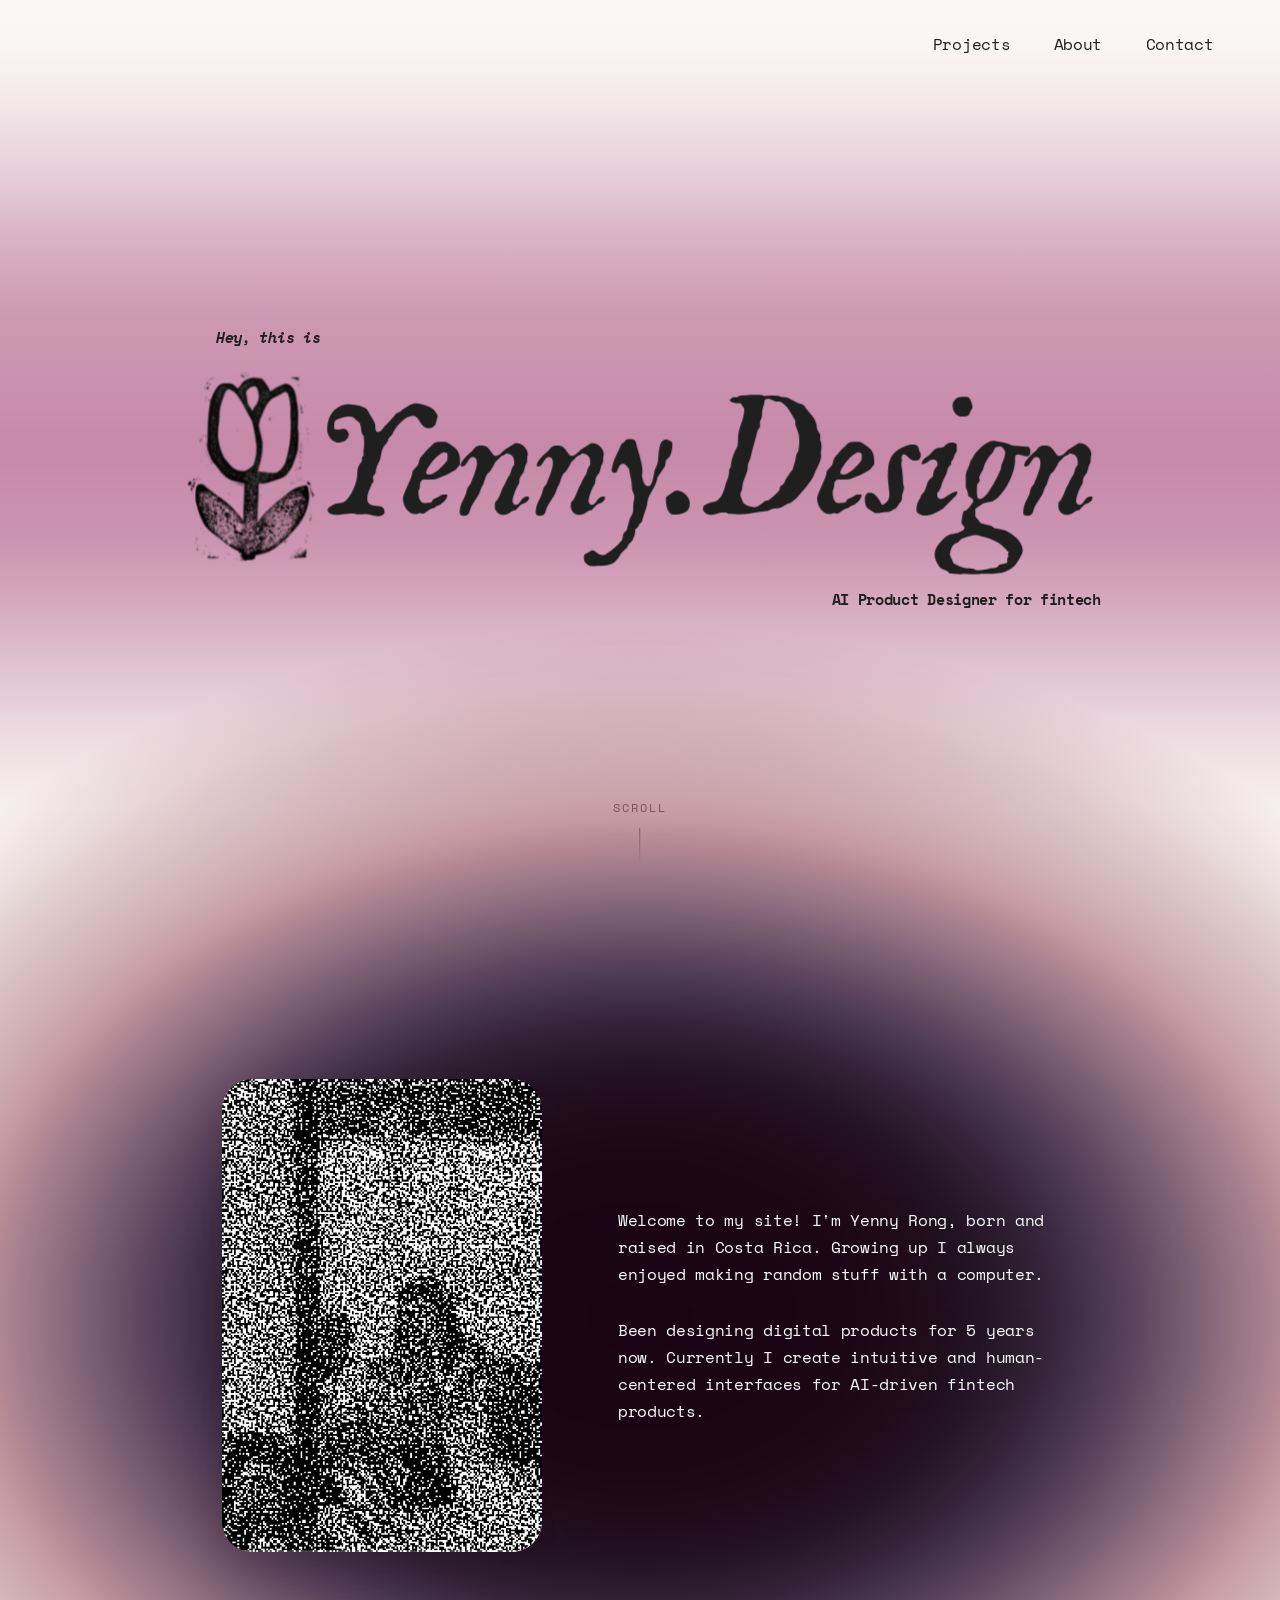
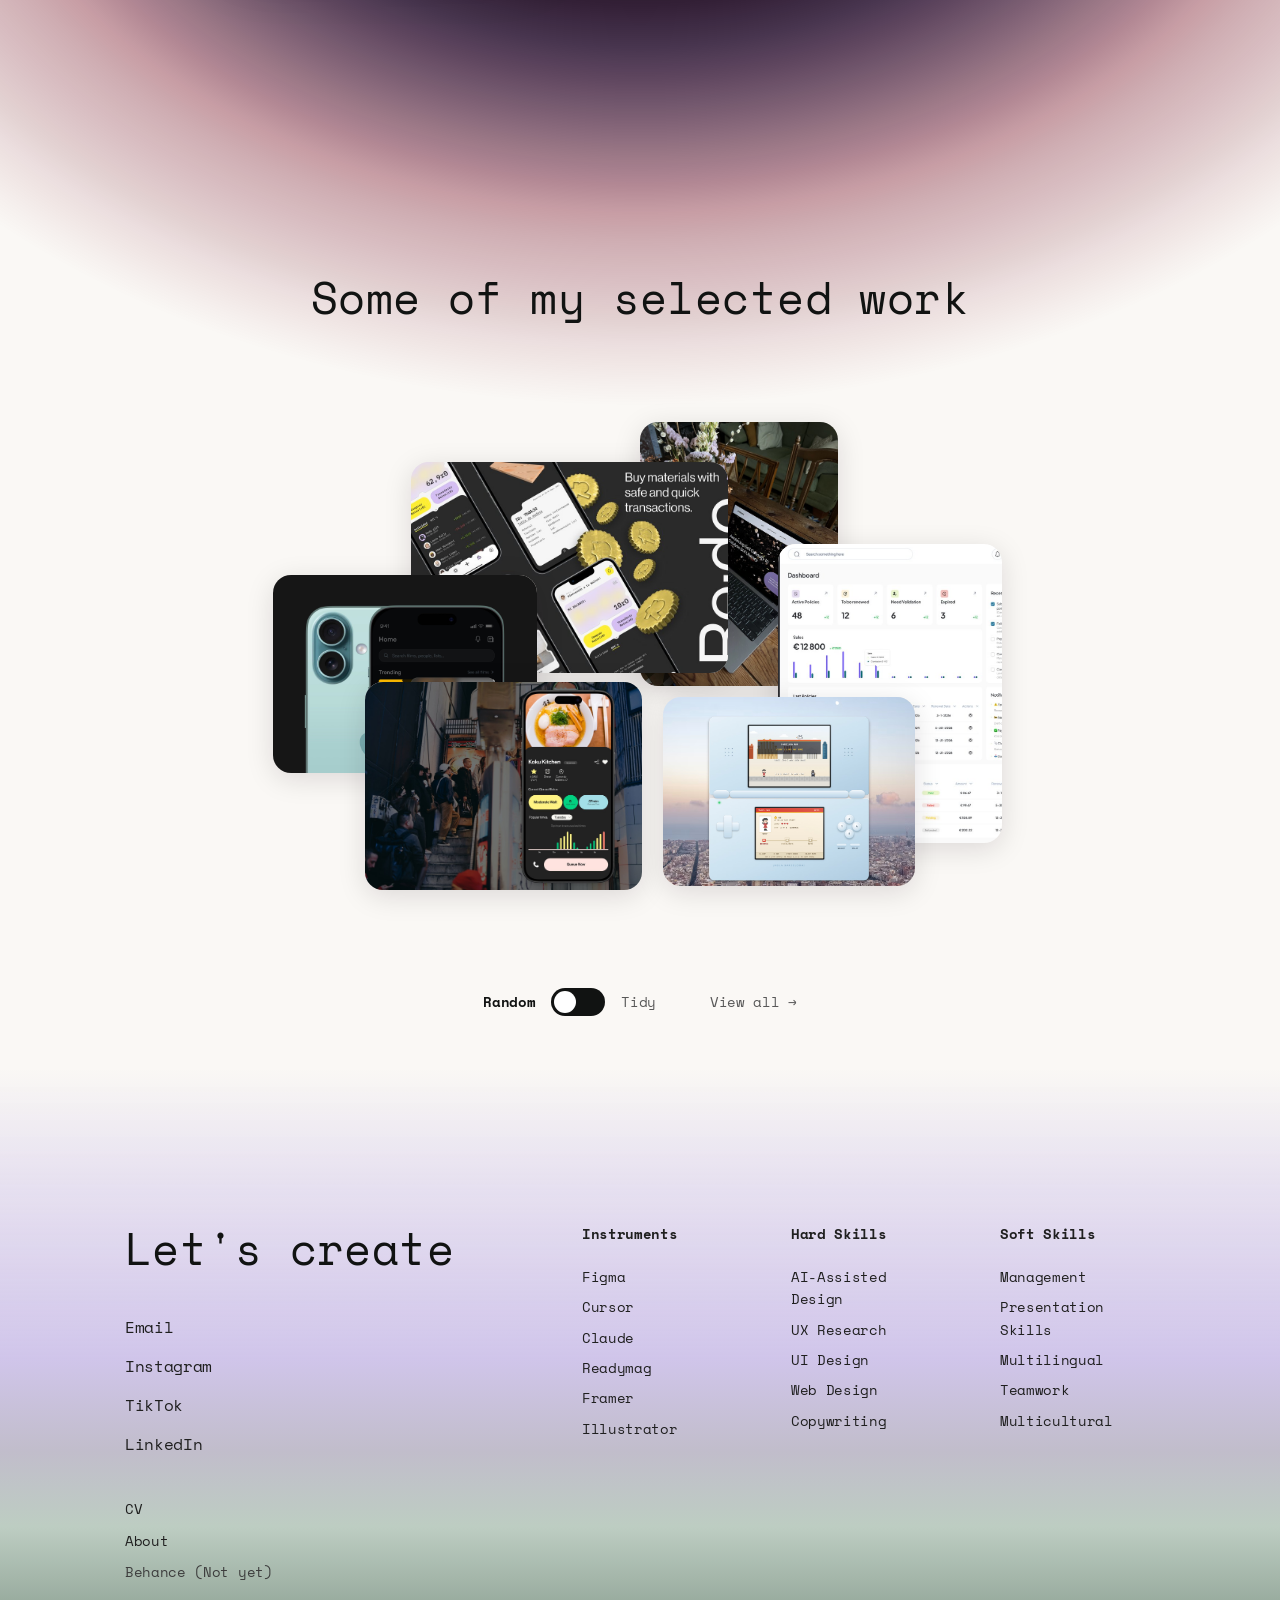
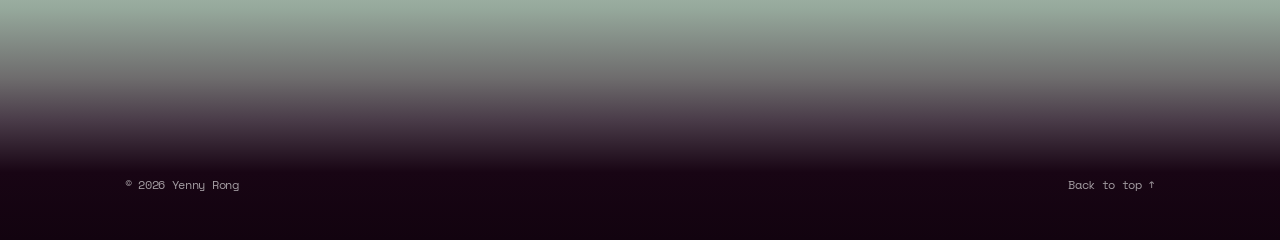
==== commit 1044b043: "Add ¡Hola Barcelona! — playable game project A vibe-coded browser game about the long way home acros" ====
--- a/index.html
+++ b/index.html
@@ -5,6 +5,22 @@
 <meta name="viewport" content="width=device-width, initial-scale=1, viewport-fit=cover" />
 <title>Yenny.Design — AI Product Designer for Fintech</title>
 <meta name="description" content="Yenny Rong — AI Product Designer for fintech. Intuitive, human-centered interfaces for AI-driven financial products." />
+<!-- ── Social preview & canonical ─────────────────────────── -->
+<link rel="canonical" href="https://yenny.design/" />
+<meta property="og:type" content="website" />
+<meta property="og:site_name" content="Yenny.Design" />
+<meta property="og:title" content="Yenny.Design — AI Product Designer for Fintech" />
+<meta property="og:description" content="Yenny Rong — AI Product Designer for fintech. Intuitive, human-centered interfaces for AI-driven financial products." />
+<meta property="og:url" content="https://yenny.design/" />
+<meta property="og:image" content="https://yenny.design/img/og/home.jpg" />
+<meta property="og:image:width" content="1200" />
+<meta property="og:image:height" content="630" />
+<meta property="og:image:alt" content="Yenny.Design — AI Product Designer for Fintech" />
+<meta name="twitter:card" content="summary_large_image" />
+<meta name="twitter:title" content="Yenny.Design — AI Product Designer for Fintech" />
+<meta name="twitter:description" content="Yenny Rong — AI Product Designer for fintech. Intuitive, human-centered interfaces for AI-driven financial products." />
+<meta name="twitter:image" content="https://yenny.design/img/og/home.jpg" />
+<!-- ── /Social preview ────────────────────────────────────── -->
 <meta name="theme-color" content="#faf8f5" />
 
 <link rel="preconnect" href="https://fonts.googleapis.com" />
@@ -344,12 +360,14 @@
 .works-stage.is-random .c3 { left: 50%; top: 4%;  width: 17.25%; z-index: 1; }
 .works-stage.is-random .c4 { left: 26%; top: 55%; width: 24.15%; z-index: 5; }
 .works-stage.is-random .c5 { left: 62%; top: 28%; width: 19.55%; z-index: 2; }
+.works-stage.is-random .c6 { left: 52%; top: 58%; width: 22%;    z-index: 6; }
 
 .works-stage.is-random .c1 .work-card-img { aspect-ratio: 4 / 3; }
 .works-stage.is-random .c2 .work-card-img { aspect-ratio: 3 / 2; }
 .works-stage.is-random .c3 .work-card-img { aspect-ratio: 3 / 4; }
 .works-stage.is-random .c4 .work-card-img { aspect-ratio: 4 / 3; }
 .works-stage.is-random .c5 .work-card-img { aspect-ratio: 3 / 4; }
+.works-stage.is-random .c6 .work-card-img { aspect-ratio: 4 / 3; }
 
 /* ·· Tidy: an honest three-column grid ·· */
 .works-stage.is-tidy {
@@ -627,6 +645,14 @@
         </div>
       </a>
 
+      <a class="work-card c6" href="work-hola-barcelona.html" data-reveal data-delay="6">
+        <div class="work-card-img"><img src="img/thumbs/hola.jpg" alt="¡Hola Barcelona!" loading="lazy" /></div>
+        <div class="work-card-info">
+          <span class="work-card-label">Game · Personal · 2026</span>
+          <span class="work-card-title">¡Hola Barcelona!</span>
+        </div>
+      </a>
+
     </div>
 
     <div class="works-footer" data-reveal>
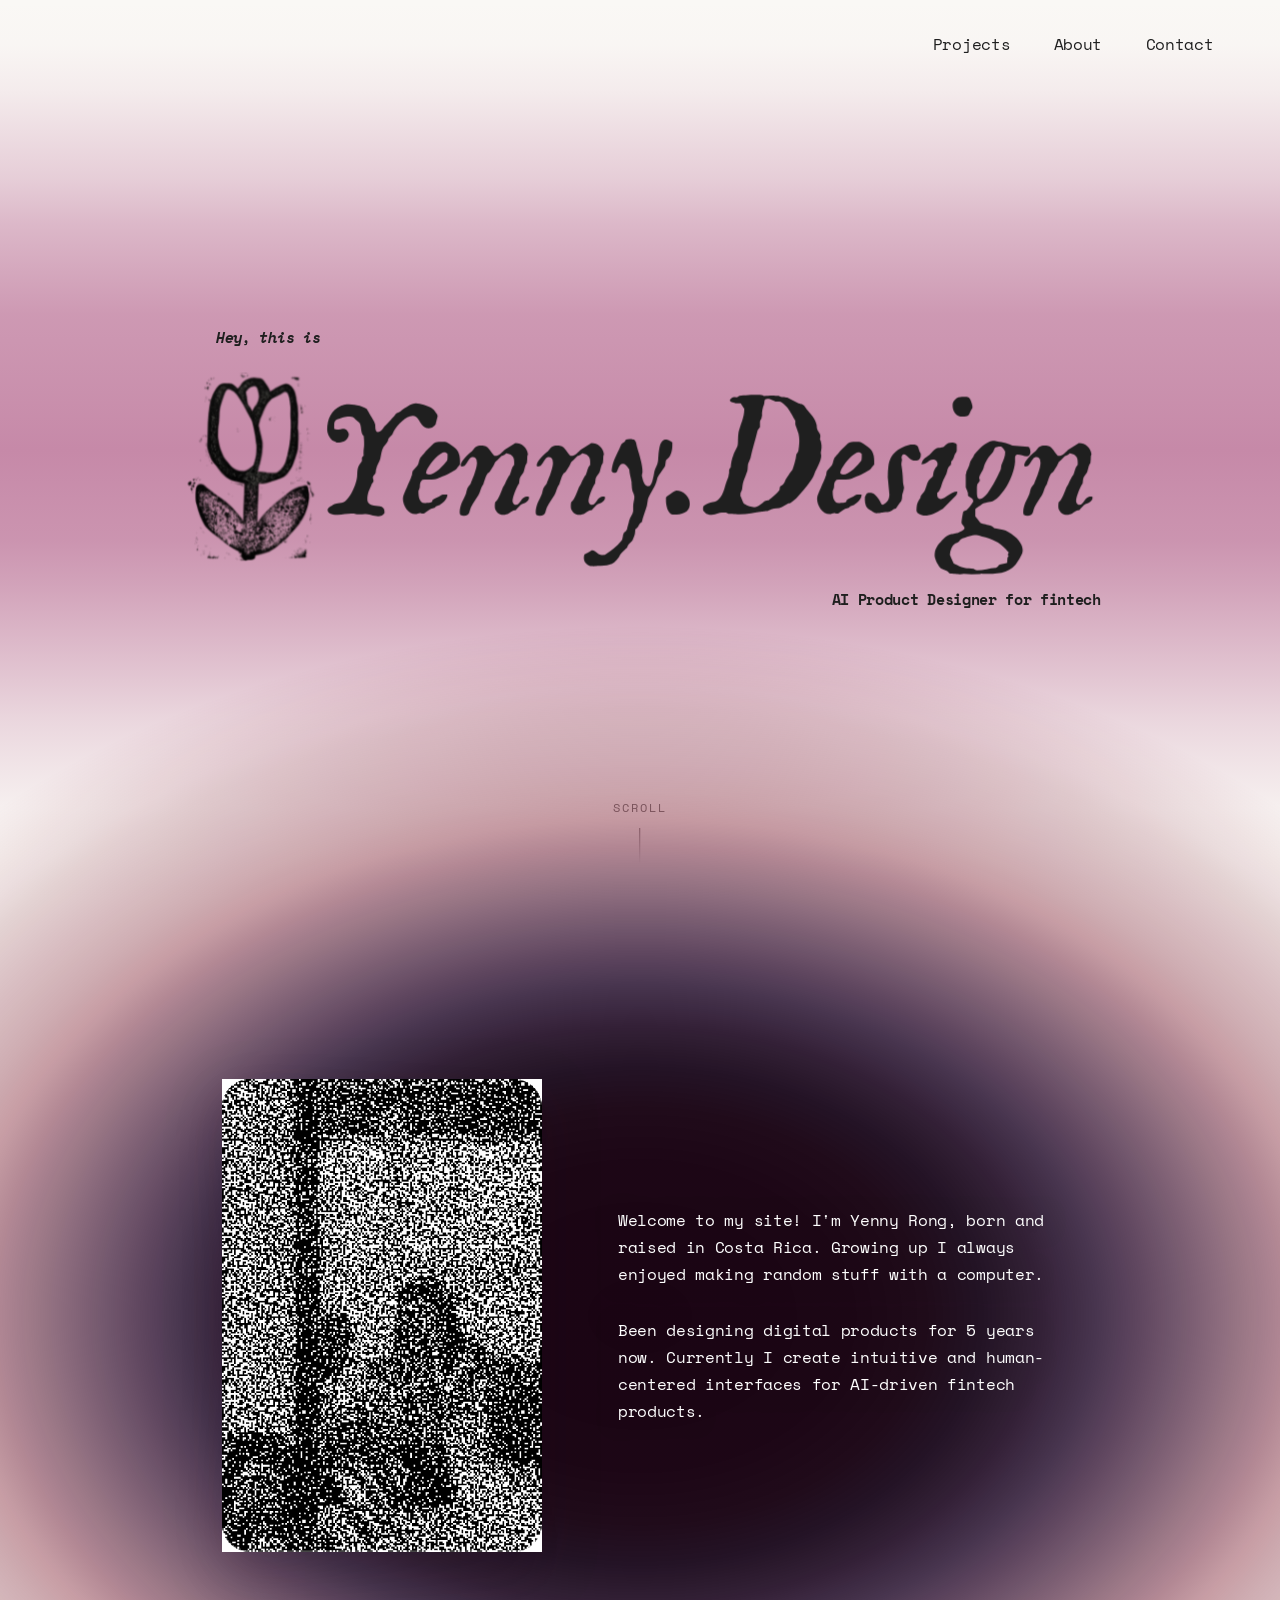
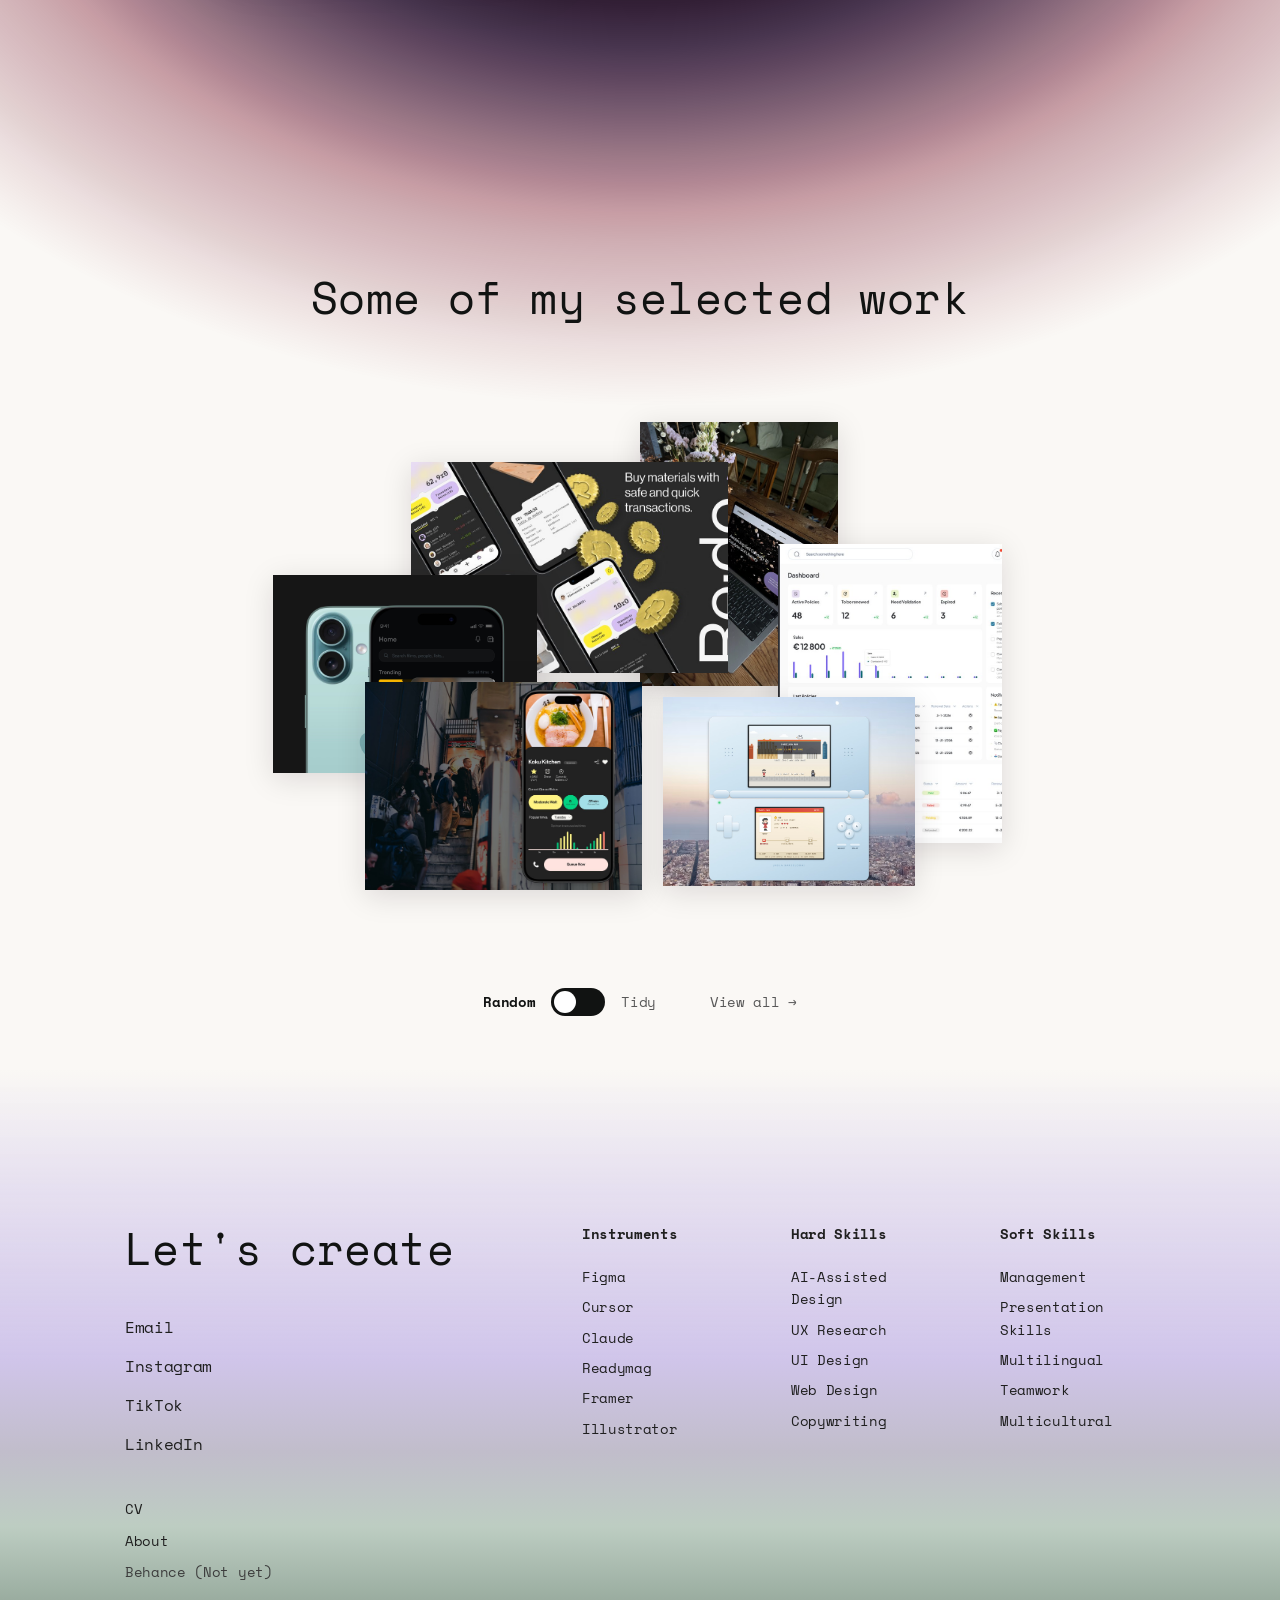
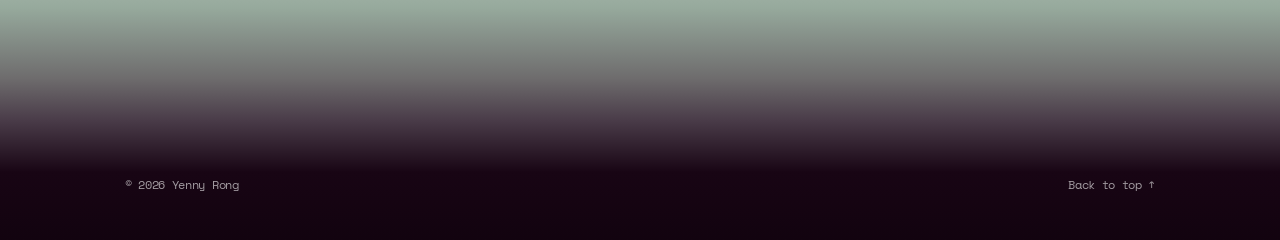
==== commit ad279914: "Reveal the intro glow on scroll, square every card, masonry projects Intro: the purple glow was pain" ====
--- a/index.html
+++ b/index.html
@@ -210,7 +210,13 @@
     rgba(120, 0, 28, 0.030) 97%,
     rgba(120, 0, 30, 0)     100%
   );
-}
+  /* Held back until the section scrolls into view — the observer puts
+     .is-visible on .intro and the glow blooms in behind the bio. */
+  opacity: 0;
+  transition: opacity 1100ms var(--ease-out);
+}
+
+.intro.is-visible::before { opacity: 1; }
 
 .intro-inner {
   width: 100%;
@@ -227,7 +233,7 @@
 .intro-photo {
   position: relative;
   aspect-ratio: 374 / 553;
-  border-radius: var(--radius-xl);
+  border-radius: 0;
   overflow: hidden;
   background: #1a0a18;
   box-shadow: var(--shadow-lift);
@@ -330,7 +336,7 @@
   inset: auto 0 0 0;
   margin: 0;
   padding: 28px 16px 13px;
-  border-radius: 0 0 var(--radius-md) var(--radius-md);
+  border-radius: 0;
   background: linear-gradient(180deg,
     rgba(16, 3, 14, 0)    0%,
     rgba(16, 3, 14, 0.72) 45%,
@@ -390,7 +396,7 @@
 .work-card-img {
   position: relative;
   aspect-ratio: 4 / 3;
-  border-radius: var(--radius-md);
+  border-radius: 0;
   overflow: hidden;
   background: #ece7e2;
   box-shadow: var(--shadow-card);
@@ -583,7 +589,7 @@
   </section>
 
   <!-- ══════════ INTRO ══════════ -->
-  <section class="intro" aria-label="About Yenny">
+  <section class="intro" aria-label="About Yenny" data-reveal="glow">
     <div class="intro-inner">
       <figure class="intro-photo" data-reveal="left" tabindex="0">
         <img class="real"  src="img/thumbs/about.jpg" alt="Yenny Rong" loading="lazy" />
--- a/css/style.css
+++ b/css/style.css
@@ -374,7 +374,13 @@
 .footer {
   position: relative;
   isolation: isolate;
-  overflow: hidden;
+  /* `hidden` sliced the cursor glow into a hard horizontal line wherever the
+     blob crossed this edge — the cut read as a seam between the footer and
+     the section above. `clip` with a margin lets the blob finish its own
+     falloff in the open air above the footer instead of being chopped.
+     `clip` (unlike `scroll`/`auto`) still creates no scrollable overflow. */
+  overflow: clip;
+  overflow-clip-margin: 420px;
   /* No margin-top: the gradient's own transparent head is the breathing room. */
   display: grid;
   align-content: center;
@@ -520,6 +526,9 @@
 [data-reveal="left"]  { transform: translateX(-28px); }
 [data-reveal="right"] { transform: translateX(28px); }
 [data-reveal="scale"] { transform: scale(0.95); }
+/* Reveals something inside the element (a pseudo-element glow) rather than
+   the element itself, so the host must not fade or move. */
+[data-reveal="glow"]  { opacity: 1; transform: none; will-change: auto; }
 
 [data-reveal].is-visible { opacity: 1; transform: none; }
 
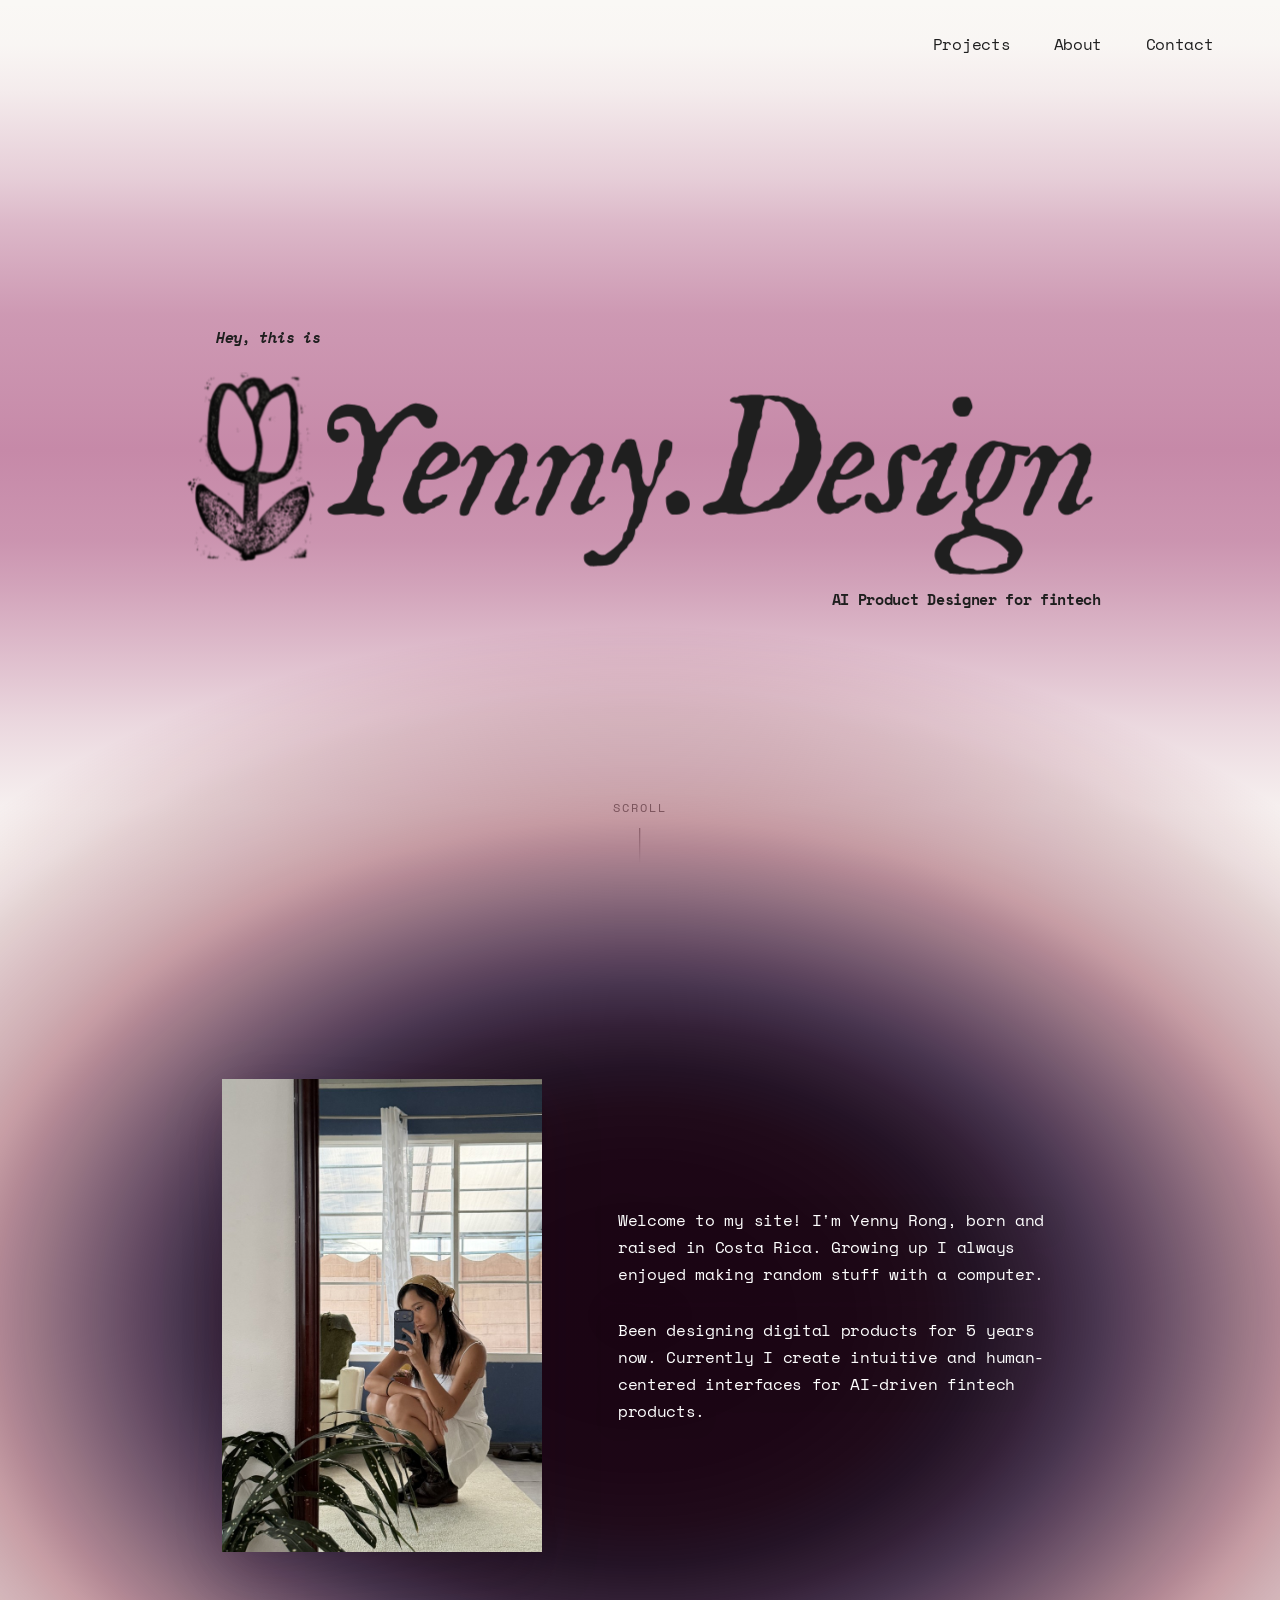
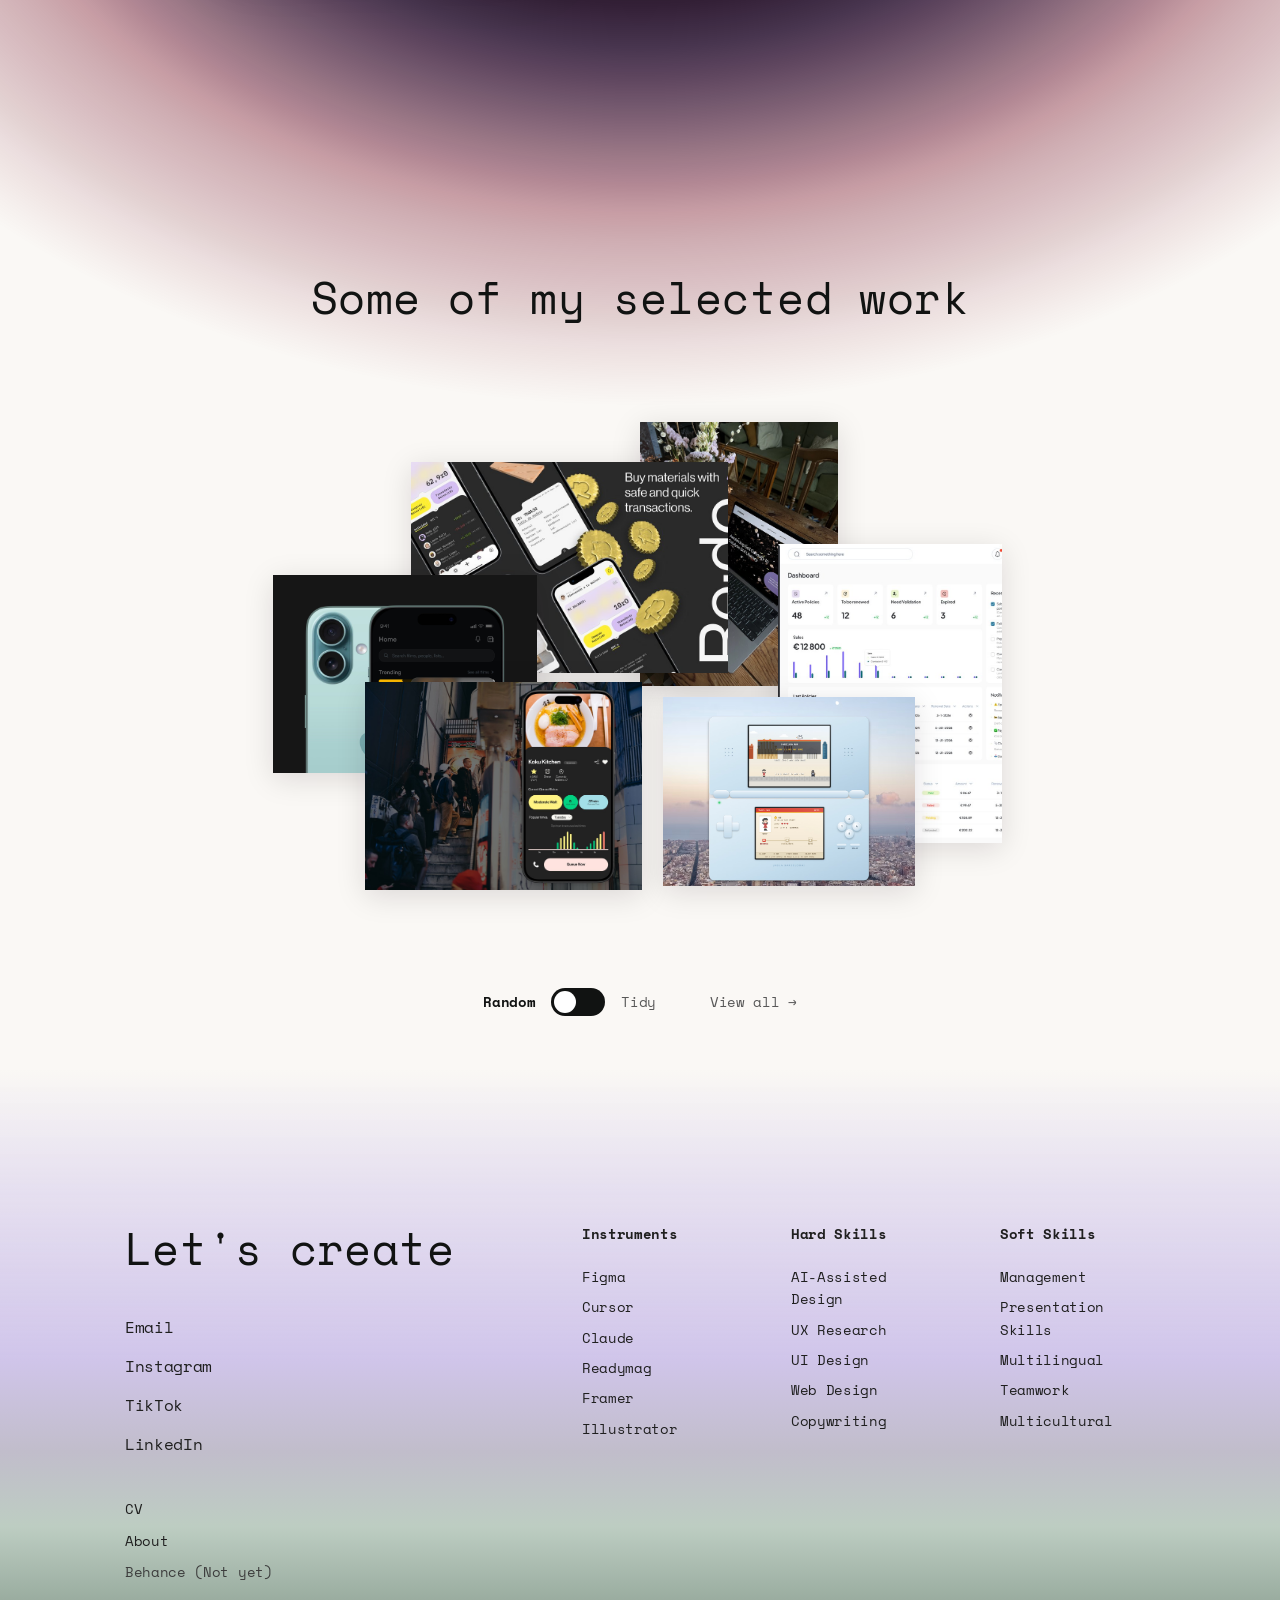
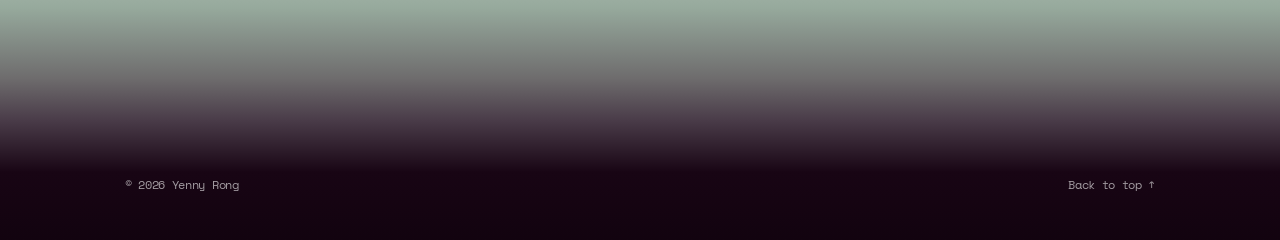
==== commit ac3768a3: "New home portrait, plain; revert projects to an even grid Home portrait: replaced with the new photo" ====
--- a/index.html
+++ b/index.html
@@ -247,28 +247,6 @@
   object-fit: cover;
 }
 
-/* Dithered plate sits on top and dissolves on hover to reveal the photo
-   underneath. `image-rendering: pixelated` keeps the dither crisp when the
-   561px source is scaled up — smoothing it would defeat the whole effect. */
-.intro-photo .plate {
-  z-index: 2;
-  image-rendering: pixelated;
-  transition: opacity 1100ms var(--ease-out);
-}
-.intro-photo .real {
-  z-index: 1;
-  transform: scale(1.02);
-  transition: transform 1400ms var(--ease-out);
-}
-.intro-photo:hover .plate,
-.intro-photo:focus-within .plate { opacity: 0; }
-.intro-photo:hover .real { transform: scale(1); }
-
-@media (prefers-reduced-motion: reduce) {
-  .intro-photo .plate { transition-duration: 1ms; }
-  .intro-photo .real  { transition: none; transform: none; }
-}
-
 .intro-text {
   display: flex;
   flex-direction: column;
@@ -591,9 +569,8 @@
   <!-- ══════════ INTRO ══════════ -->
   <section class="intro" aria-label="About Yenny" data-reveal="glow">
     <div class="intro-inner">
-      <figure class="intro-photo" data-reveal="left" tabindex="0">
-        <img class="real"  src="img/thumbs/about.jpg" alt="Yenny Rong" loading="lazy" />
-        <img class="plate" src="img/thumbs/about-pixel.png" alt="" aria-hidden="true" loading="lazy" />
+      <figure class="intro-photo" data-reveal="left">
+        <img src="img/thumbs/portrait.jpg" alt="Yenny Rong" loading="lazy" />
       </figure>
       <div class="intro-text" data-reveal="right">
         <p>Welcome to my site! I'm Yenny Rong, born and raised in Costa Rica. Growing up I always enjoyed making random stuff with a computer.</p>
